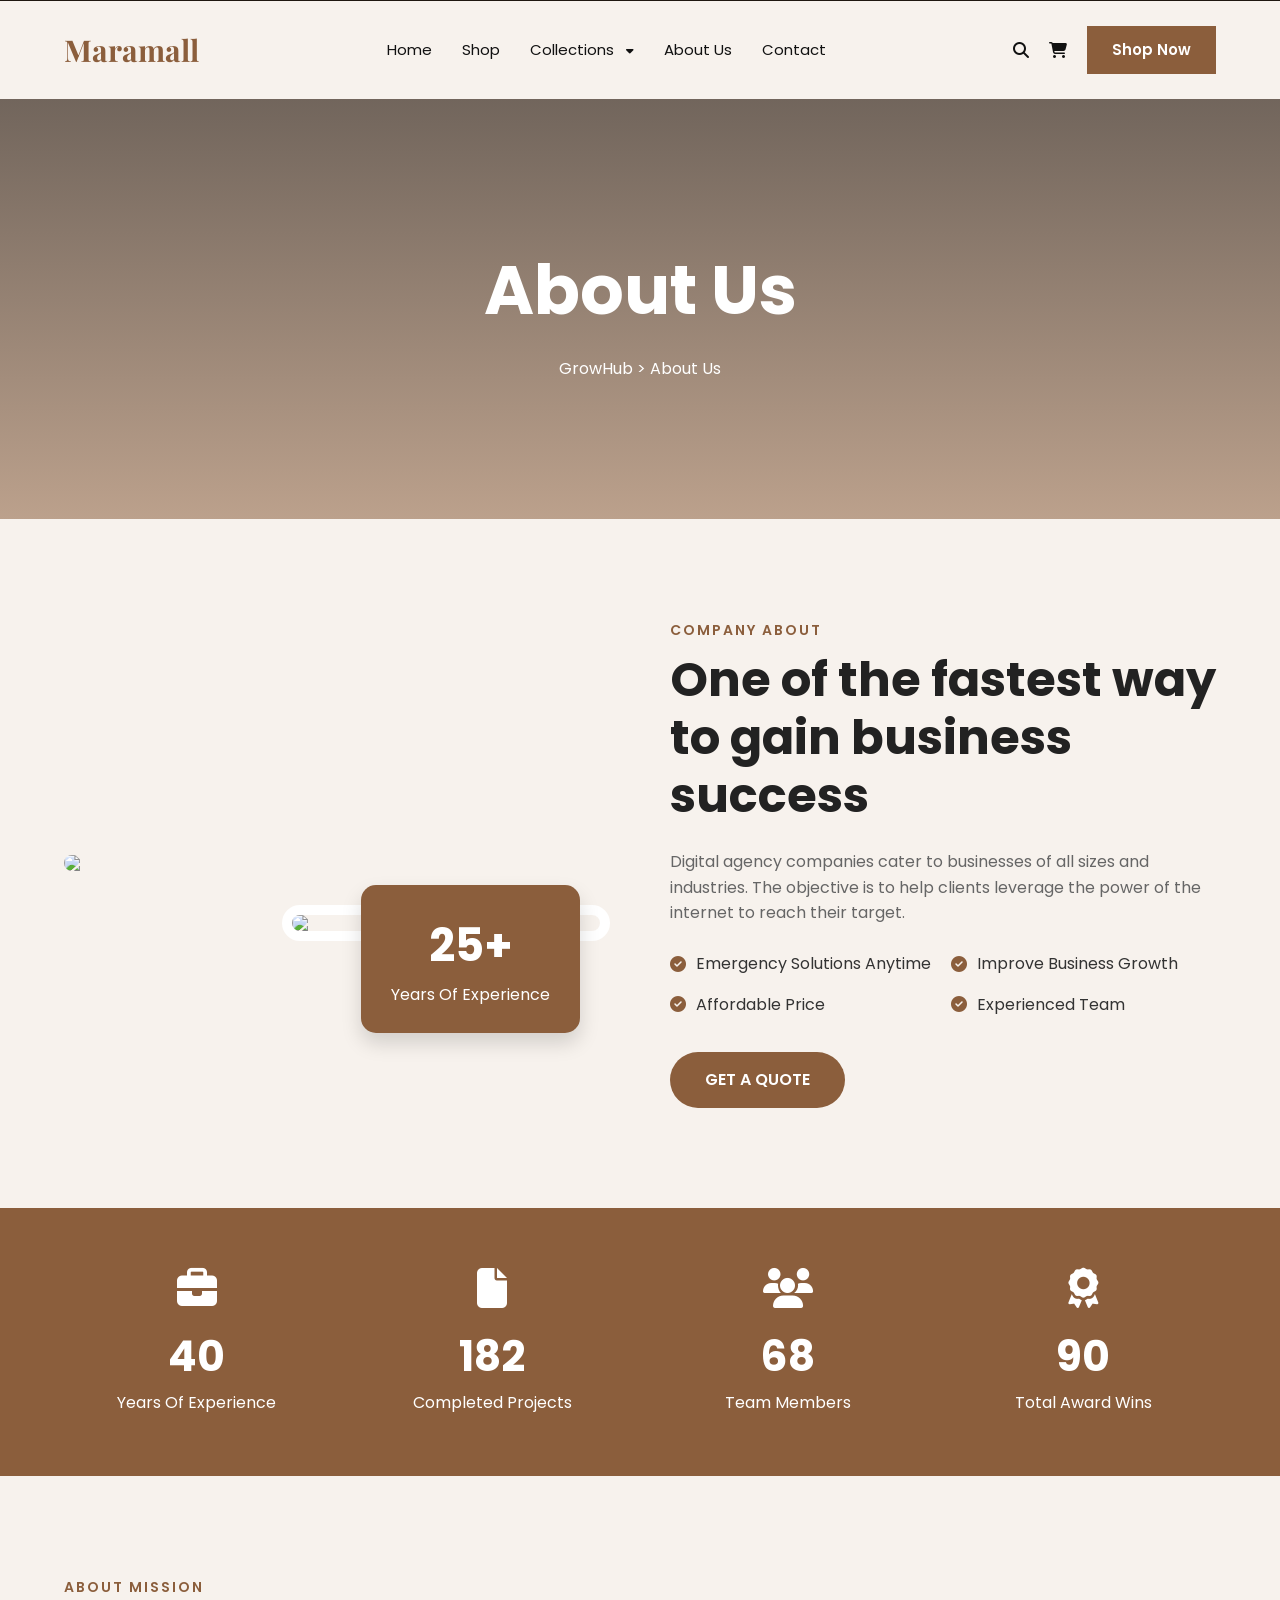
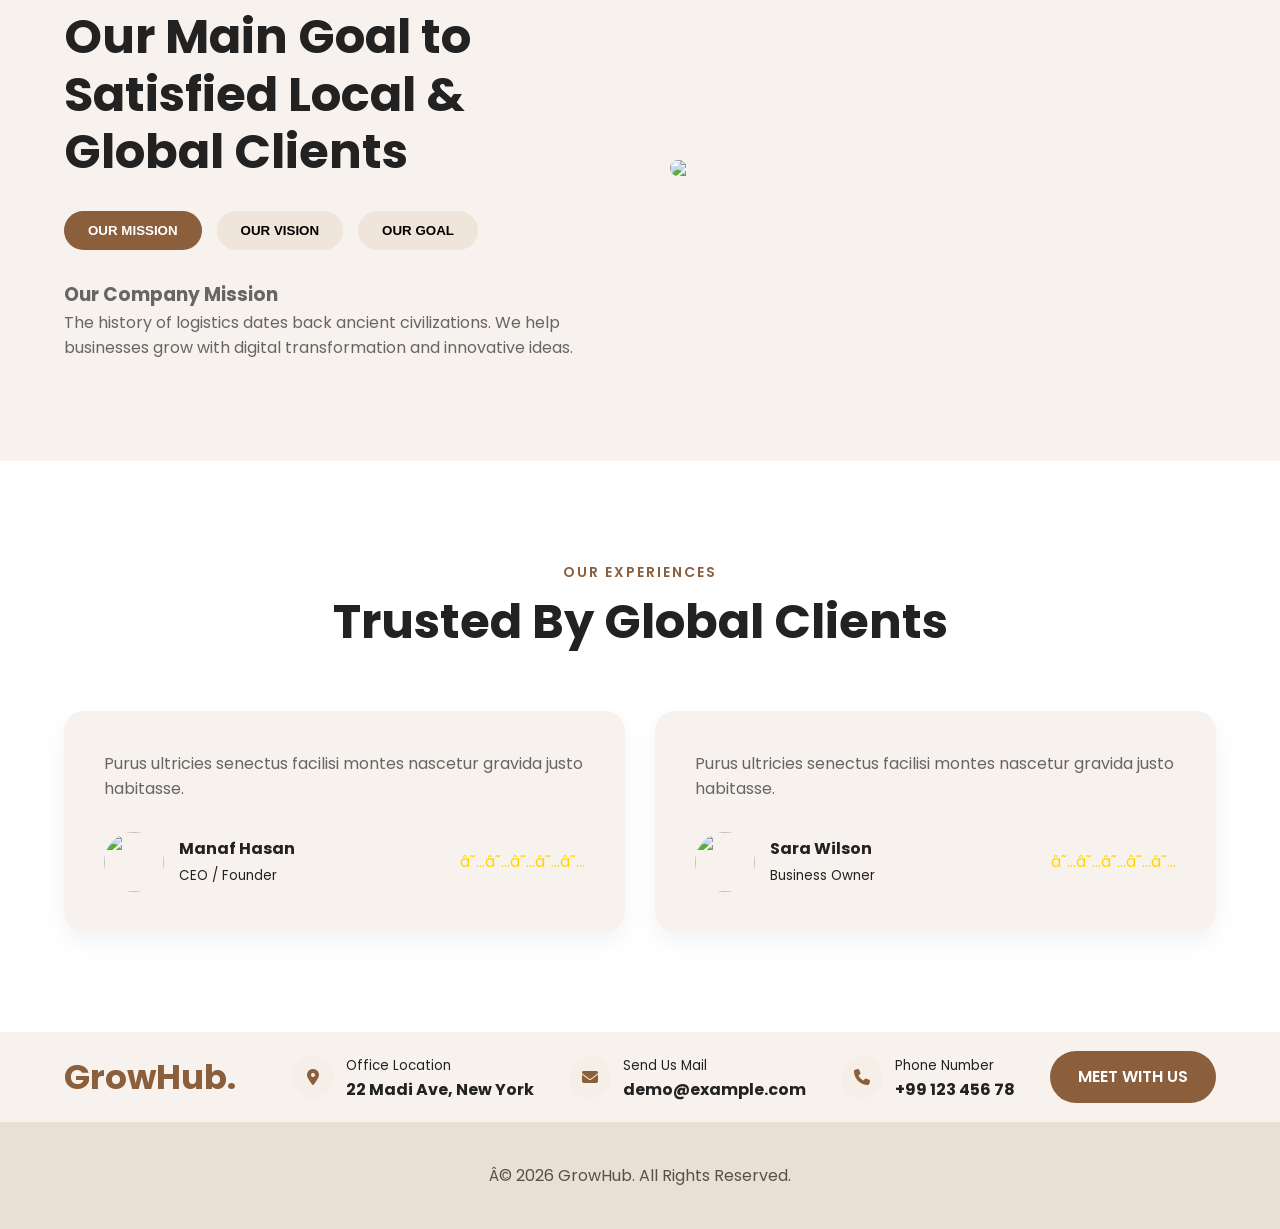
==== about.html @ 958ff359 "Initial commit" ====
﻿<!DOCTYPE html>
<html lang="en">
<head>
  <meta charset="UTF-8" />
  <meta name="viewport" content="width=device-width, initial-scale=1.0"/>
  <title>GrowHub About Us</title>

  <!-- Google Fonts -->
  <link href="https://fonts.googleapis.com/css2?family=Playfair+Display:wght@500;700&family=Poppins:wght@300;400;500;600;700&display=swap" rel="stylesheet">

  <!-- Font Awesome -->
  <link rel="stylesheet"
  href="https://cdnjs.cloudflare.com/ajax/libs/font-awesome/6.5.1/css/all.min.css"/>
  <link rel="stylesheet" href="css/about.css" />
</head>
<body>

  <!-- ================= HEADER ================= -->

 

  <!-- ================= NAVBAR ================= -->

  <header class="site-header">
    <nav class="navbar">
      <a class="logo" href="index.html">Maramall</a>

      <ul class="nav-links">
        <li><a href="index.html#home">Home</a></li>
        <li><a href="shop.html">Shop</a></li>
        <li class="dropdown">
          <button class="dropdown-toggle" aria-expanded="false">Collections <i class="fa-solid fa-caret-down"></i></button>
          <ul class="dropdown-menu" aria-label="Collections menu">
            <li><a href="lamp-buld.html" data-collection="Lamp">Lamp</a></li>
            <li><a href="collection.html" data-collection="Dining Chair">Dining Chair</a></li>
            <li><a href="collection.html" data-collection="Accessories Item">Accessories Item</a></li>
          </ul>
        </li>
        <li><a href="about.html">About Us</a></li>
        <li><a href="contact.html">Contact</a></li>
      </ul>

      <div class="nav-actions">
        <a href="#" aria-label="Search"><i class="fa-solid fa-magnifying-glass"></i></a>
        <a href="#" aria-label="Cart"><i class="fa-solid fa-cart-shopping"></i></a>
        <a class="shop-now-btn" href="shop.html">Shop Now</a>
      </div>
    </nav>
  </header>

  <!-- ================= HERO ================= -->

  <section class="hero">
    <div>
      <h1>About Us</h1>
      <p>GrowHub > About Us</p>
    </div>
  </section>

  <!-- ================= ABOUT ================= -->

  <section class="about">

    <div class="container about-wrapper">

      <div class="image-group">

        <img class="img1"
        src="https://images.unsplash.com/photo-1556157382-97eda2d62296?q=80&w=700&auto=format&fit=crop">

        <img class="img2"
        src="https://images.unsplash.com/photo-1573496359142-b8d87734a5a2?q=80&w=700&auto=format&fit=crop">

        <div class="experience">
          <h2>25+</h2>
          <p>Years Of Experience</p>
        </div>

      </div>

      <div>

        <p class="section-subtitle">COMPANY ABOUT</p>

        <h2 class="section-title">
          One of the fastest way to gain business success
        </h2>

        <p class="about-text">
          Digital agency companies cater to businesses of all sizes and industries.
          The objective is to help clients leverage the power of the internet to
          reach their target.
        </p>

        <div class="features">

          <div class="feature">
            <i class="fa-solid fa-circle-check"></i>
            Emergency Solutions Anytime
          </div>

          <div class="feature">
            <i class="fa-solid fa-circle-check"></i>
            Improve Business Growth
          </div>

          <div class="feature">
            <i class="fa-solid fa-circle-check"></i>
            Affordable Price
          </div>

          <div class="feature">
            <i class="fa-solid fa-circle-check"></i>
            Experienced Team
          </div>

        </div>

        <a href="#" class="btn">GET A QUOTE</a>

      </div>

    </div>

  </section>

  <!-- ================= COUNTERS ================= -->

  <section class="counter-section">

    <div class="container counter-grid">

      <div class="counter-box">
        <i class="fa-solid fa-briefcase"></i>
        <h2 class="counter" data-target="40">0</h2>
        <p>Years Of Experience</p>
      </div>

      <div class="counter-box">
        <i class="fa-solid fa-file"></i>
        <h2 class="counter" data-target="200">0</h2>
        <p>Completed Projects</p>
      </div>

      <div class="counter-box">
        <i class="fa-solid fa-users"></i>
        <h2 class="counter" data-target="68">0</h2>
        <p>Team Members</p>
      </div>

      <div class="counter-box">
        <i class="fa-solid fa-award"></i>
        <h2 class="counter" data-target="99">0</h2>
        <p>Total Award Wins</p>
      </div>

    </div>

  </section>

  <!-- ================= MISSION ================= -->

  <section class="mission">

    <div class="container mission-wrapper">

      <div>

        <p class="section-subtitle">ABOUT MISSION</p>

        <h2 class="section-title">
          Our Main Goal to Satisfied Local & Global Clients
        </h2>

        <div class="tabs">
          <button class="tab-btn active" onclick="showTab('mission', this)">OUR MISSION</button>
          <button class="tab-btn" onclick="showTab('vision', this)">OUR VISION</button>
          <button class="tab-btn" onclick="showTab('goal', this)">OUR GOAL</button>
        </div>

        <div class="tab-content" id="tabContent">

          <h3>Our Company Mission</h3>

          <p>
            The history of logistics dates back ancient civilizations.
            We help businesses grow with digital transformation and innovative ideas.
          </p>

        </div>

      </div>

      <div>

        <img
        src="https://images.unsplash.com/photo-1522202176988-66273c2fd55f?q=80&w=1000&auto=format&fit=crop">

      </div>

    </div>

  </section>

  <!-- ================= TESTIMONIALS ================= -->

  <section class="testimonials">

    <div class="container">

      <div class="center">

        <p class="section-subtitle">OUR EXPERIENCES</p>

        <h2 class="section-title">
          Trusted By Global Clients
        </h2>

      </div>

      <div class="testimonial-grid">

        <div class="testimonial-card">

          <p>
            Purus ultricies senectus facilisi montes nascetur gravida justo habitasse.
          </p>

          <div class="client">

            <div class="client-info">

              <img src="https://randomuser.me/api/portraits/men/32.jpg">

              <div>
                <h4>Manaf Hasan</h4>
                <small>CEO / Founder</small>
              </div>

            </div>

            <div class="stars">
              â˜…â˜…â˜…â˜…â˜…
            </div>

          </div>

        </div>

        <div class="testimonial-card">

          <p>
            Purus ultricies senectus facilisi montes nascetur gravida justo habitasse.
          </p>

          <div class="client">

            <div class="client-info">

              <img src="https://randomuser.me/api/portraits/women/44.jpg">

              <div>
                <h4>Sara Wilson</h4>
                <small>Business Owner</small>
              </div>

            </div>

            <div class="stars">
              â˜…â˜…â˜…â˜…â˜…
            </div>

          </div>

        </div>

      </div>

    </div>

  </section>

  <!-- ================= FOOTER ================= -->
 <header class="top-header">

    <div class="container top-wrapper">

      <div class="logo">GrowHub.</div>

      <div class="header-info">

        <div class="info-box">
          <i class="fa-solid fa-location-dot"></i>
          <div>
            <small>Office Location</small>
            <h4>22 Madi Ave, New York</h4>
          </div>
        </div>

        <div class="info-box">
          <i class="fa-solid fa-envelope"></i>
          <div>
            <small>Send Us Mail</small>
            <h4>demo@example.com</h4>
          </div>
        </div>

        <div class="info-box">
          <i class="fa-solid fa-phone"></i>
          <div>
            <small>Phone Number</small>
            <h4>+99 123 456 78</h4>
          </div>
        </div>

        <a href="#" class="meet-btn">MEET WITH US</a>

      </div>

    </div>

  </header>
  <footer>
    <p>Â© 2026 GrowHub. All Rights Reserved.</p>
  </footer>

  <!-- ================= JAVASCRIPT ================= -->
  <script src="js/common.js"></script>
  <script src="js/about.js"></script>

</body>
</html>
---- css/about.css ----
﻿*{
      margin:0;
      padding:0;
      box-sizing:border-box;
    }

    body{
      font-family:'Poppins',sans-serif;
      color:#222;
      background:#f7f2ed;
      line-height:1.6;
    }

    img{
      width:100%;
      display:block;
    }

    .container{
      width:90%;
      max-width:1200px;
      margin:auto;
    }

    a{
      text-decoration:none;
      color:inherit;
    }

    ul{
      list-style:none;
    }

    /* =======================
       TOP HEADER
    ======================= */

    .top-header{
      background:#f7f2ed;
      border-bottom:1px solid #e9dfd5;
      padding:18px 0;
    }

    .top-wrapper{
      display:flex;
      justify-content:space-between;
      align-items:center;
      flex-wrap:wrap;
      gap:20px;
    }

    .logo{
      font-size:34px;
      font-weight:700;
      color:#8b5e3c;
    }

    .header-info{
      display:flex;
      gap:35px;
      align-items:center;
      flex-wrap:wrap;
    }

    .info-box{
      display:flex;
      gap:12px;
      align-items:center;
    }

    .info-box i{
      width:42px;
      height:42px;
      border-radius:50%;
      background:#f5efe8;
      color:#8b5e3c;
      display:flex;
      justify-content:center;
      align-items:center;
    }

    .meet-btn{
      background:#8b5e3c;
      color:#fff;
      padding:13px 28px;
      border-radius:40px;
      font-weight:600;
      transition:.3s;
    }

    .meet-btn:hover{
      background:#70482b;
    }

    /* =======================
       NAVBAR
    ======================= */

    nav{
      background:#f7f2ed;
      padding:18px 0;
      position:sticky;
      top:0;
      z-index:999;
      box-shadow:0 2px 10px rgba(50,35,24,0.06);
    }

    .nav-wrapper{
      display:flex;
      justify-content:space-between;
      align-items:center;
    }

    .menu{
      display:flex;
      gap:28px;
      align-items:center;
    }

    .menu li{
      font-size:15px;
      font-weight:500;
      cursor:pointer;
      transition:.3s;
    }

    .menu li:hover{
      color:#8b5e3c;
    }

    .search-box{
      display:flex;
      align-items:center;
      border:1px solid #d9c9ba;
      padding:10px 15px;
      border-radius:30px;
      gap:10px;
    }

    .search-box input{
      border:none;
      outline:none;
    }

    .site-header{
      border-top:1px solid #1f1710;
    }

    .site-header .navbar{
      width:90%;
      margin:auto;
      padding:25px 0;
      display:flex;
      justify-content:space-between;
      align-items:center;
      background:transparent;
      box-shadow:none;
      position:static;
      top:auto;
      z-index:auto;
    }

    .site-header .logo{
      color:#8b5e3c;
      font-family:'Playfair Display', serif;
      font-size:30px;
      font-weight:700;
      text-decoration:none;
      white-space:nowrap;
    }

    .site-header .nav-links{
      display:flex;
      gap:30px;
      list-style:none;
      align-items:center;
      justify-content:center;
    }

    .site-header .nav-links a{
      color:#111;
      text-decoration:none;
      font-size:15px;
      font-weight:400;
      transition:color 0.2s ease;
    }

    .site-header .nav-links a:hover{
      color:#8b5e3c;
    }

    .dropdown{
      position:relative;
    }

    .dropdown-toggle{
      background:transparent;
      border:none;
      color:#111;
      cursor:pointer;
      font-family:'Poppins', sans-serif;
      font-size:15px;
      font-weight:400;
    }

    .dropdown-toggle:hover{
      color:#8b5e3c;
    }

    .dropdown-toggle i{
      margin-left:8px;
      font-size:12px;
    }

    .dropdown-menu{
      position:absolute;
      top:calc(100% + 8px);
      left:0;
      background:white;
      list-style:none;
      padding:8px 0;
      min-width:140px;
      box-shadow:0 6px 18px rgba(0,0,0,0.12);
      border-radius:6px;
      display:none;
      z-index:50;
    }

    .dropdown.open .dropdown-menu{
      display:block;
    }

    .dropdown-menu a{
      display:block;
      padding:10px 16px;
      color:#333;
      text-decoration:none;
    }

    .dropdown-menu a:hover{
      background:#f5efe8;
    }

    .nav-actions{
      display:flex;
      align-items:center;
      gap:20px;
    }

    .nav-actions a{
      display:inline-flex;
      align-items:center;
      justify-content:center;
      color:#111;
      text-decoration:none;
    }

    .shop-now-btn{
      padding:12px 25px;
      background:#8b5e3c;
      color:white !important;
      font-size:15px;
      font-weight:600;
    }

    /* =======================
       HERO
    ======================= */

    .hero{
      height:420px;
      background:
      linear-gradient(rgba(62, 47, 36, 0.72),rgba(139, 94, 60, 0.55)),
      url('https://i.pinimg.com/736x/c7/4e/58/c74e583cd3ef68ba6d402715d5e12828.jpg') center/cover;
      display:flex;
      align-items:center;
      justify-content:center;
      text-align:center;
      color:#fff;
    }

    .hero h1{
      font-size:68px;
      margin-bottom:10px;
    }

    /* =======================
       ABOUT SECTION
    ======================= */

    .about{
      padding:100px 0;
    }

    .about-wrapper{
      display:grid;
      grid-template-columns:1fr 1fr;
      gap:60px;
      align-items:center;
    }

    .image-group{
      position:relative;
    }

    .img1{
      border-radius:20px;
      width:75%;
    }

    .img2{
      width:60%;
      border-radius:20px;
      position:absolute;
      bottom:-70px;
      right:0;
      border:10px solid #fff;
    }

    .experience{
      position:absolute;
      top:30px;
      right:30px;
      background:#8b5e3c;
      color:#fff;
      padding:25px 30px;
      border-radius:15px;
      text-align:center;
      box-shadow:0 10px 20px rgba(0,0,0,.15);
    }

    .experience h2{
      font-size:45px;
    }

    .section-subtitle{
      color:#8b5e3c;
      font-size:14px;
      font-weight:600;
      letter-spacing:2px;
      margin-bottom:10px;
    }

    .section-title{
      font-size:48px;
      margin-bottom:25px;
      line-height:1.2;
    }

    .about-text{
      color:#666;
      margin-bottom:25px;
    }

    .features{
      display:grid;
      grid-template-columns:1fr 1fr;
      gap:15px;
      margin-bottom:35px;
    }

    .feature{
      display:flex;
      align-items:center;
      gap:10px;
      color:#333;
    }

    .feature i{
      color:#8b5e3c;
    }

    .btn{
      display:inline-block;
      background:#8b5e3c;
      color:#fff;
      padding:15px 35px;
      border-radius:40px;
      transition:.3s;
      font-weight:600;
    }

    .btn:hover{
      background:#70482b;
    }

    /* =======================
       COUNTER SECTION
    ======================= */

    .counter-section{
      background:#8b5e3c;
      color:#fff;
      padding:60px 0;
    }

    .counter-grid{
      display:grid;
      grid-template-columns:repeat(auto-fit,minmax(200px,1fr));
      gap:30px;
      text-align:center;
    }

    .counter-box i{
      font-size:40px;
      margin-bottom:15px;
    }

    .counter-box h2{
      font-size:42px;
    }

    /* =======================
       MISSION SECTION
    ======================= */

    .mission{
      padding:100px 0;
    }

    .mission-wrapper{
      display:grid;
      grid-template-columns:1fr 1fr;
      gap:60px;
      align-items:center;
    }

    .tabs{
      display:flex;
      gap:15px;
      margin:30px 0;
      flex-wrap:wrap;
    }

    .tab-btn{
      padding:12px 24px;
      border:none;
      border-radius:30px;
      background:#efe5da;
      cursor:pointer;
      font-weight:600;
      transition:.3s;
    }

    .tab-btn.active{
      background:#8b5e3c;
      color:#fff;
    }

    .tab-content{
      color:#666;
    }

    .mission img{
      border-radius:20px;
    }

    /* =======================
       TESTIMONIALS
    ======================= */

    .testimonials{
      background:#fff;
      padding:100px 0;
    }

    .center{
      text-align:center;
      margin-bottom:60px;
    }

    .testimonial-grid{
      display:grid;
      grid-template-columns:1fr 1fr;
      gap:30px;
    }

    .testimonial-card{
      background:#f7f2ed;
      padding:40px;
      border-radius:20px;
      box-shadow:0 10px 25px rgba(0,0,0,.05);
    }

    .testimonial-card p{
      color:#666;
      margin-bottom:30px;
    }

    .client{
      display:flex;
      justify-content:space-between;
      align-items:center;
    }

    .client-info{
      display:flex;
      gap:15px;
      align-items:center;
    }

    .client-info img{
      width:60px;
      height:60px;
      border-radius:50%;
      object-fit:cover;
    }

    .stars{
      color:gold;
    }

    /* =======================
       FOOTER
    ======================= */

    footer{
      background:#e9dfd5;
      color:#5a5048;
      padding:40px 0;
      text-align:center;
    }

    /* =======================
       RESPONSIVE
    ======================= */

    @media(max-width:900px){

      .about-wrapper,
      .mission-wrapper,
      .testimonial-grid{
        grid-template-columns:1fr;
      }

      .hero h1{
        font-size:48px;
      }

      .menu{
        display:none;
      }

      .site-header .navbar{
        flex-direction:column;
        gap:20px;
      }

      .site-header .nav-links{
        flex-wrap:wrap;
        justify-content:center;
      }

      .header-info{
        justify-content:center;
      }

      .img1{
        width:100%;
      }

      .img2{
        display:none;
      }

      .experience{
        position:relative;
        top:20px;
        right:0;
        width:220px;
      }

      .section-title{
        font-size:36px;
      }
    }
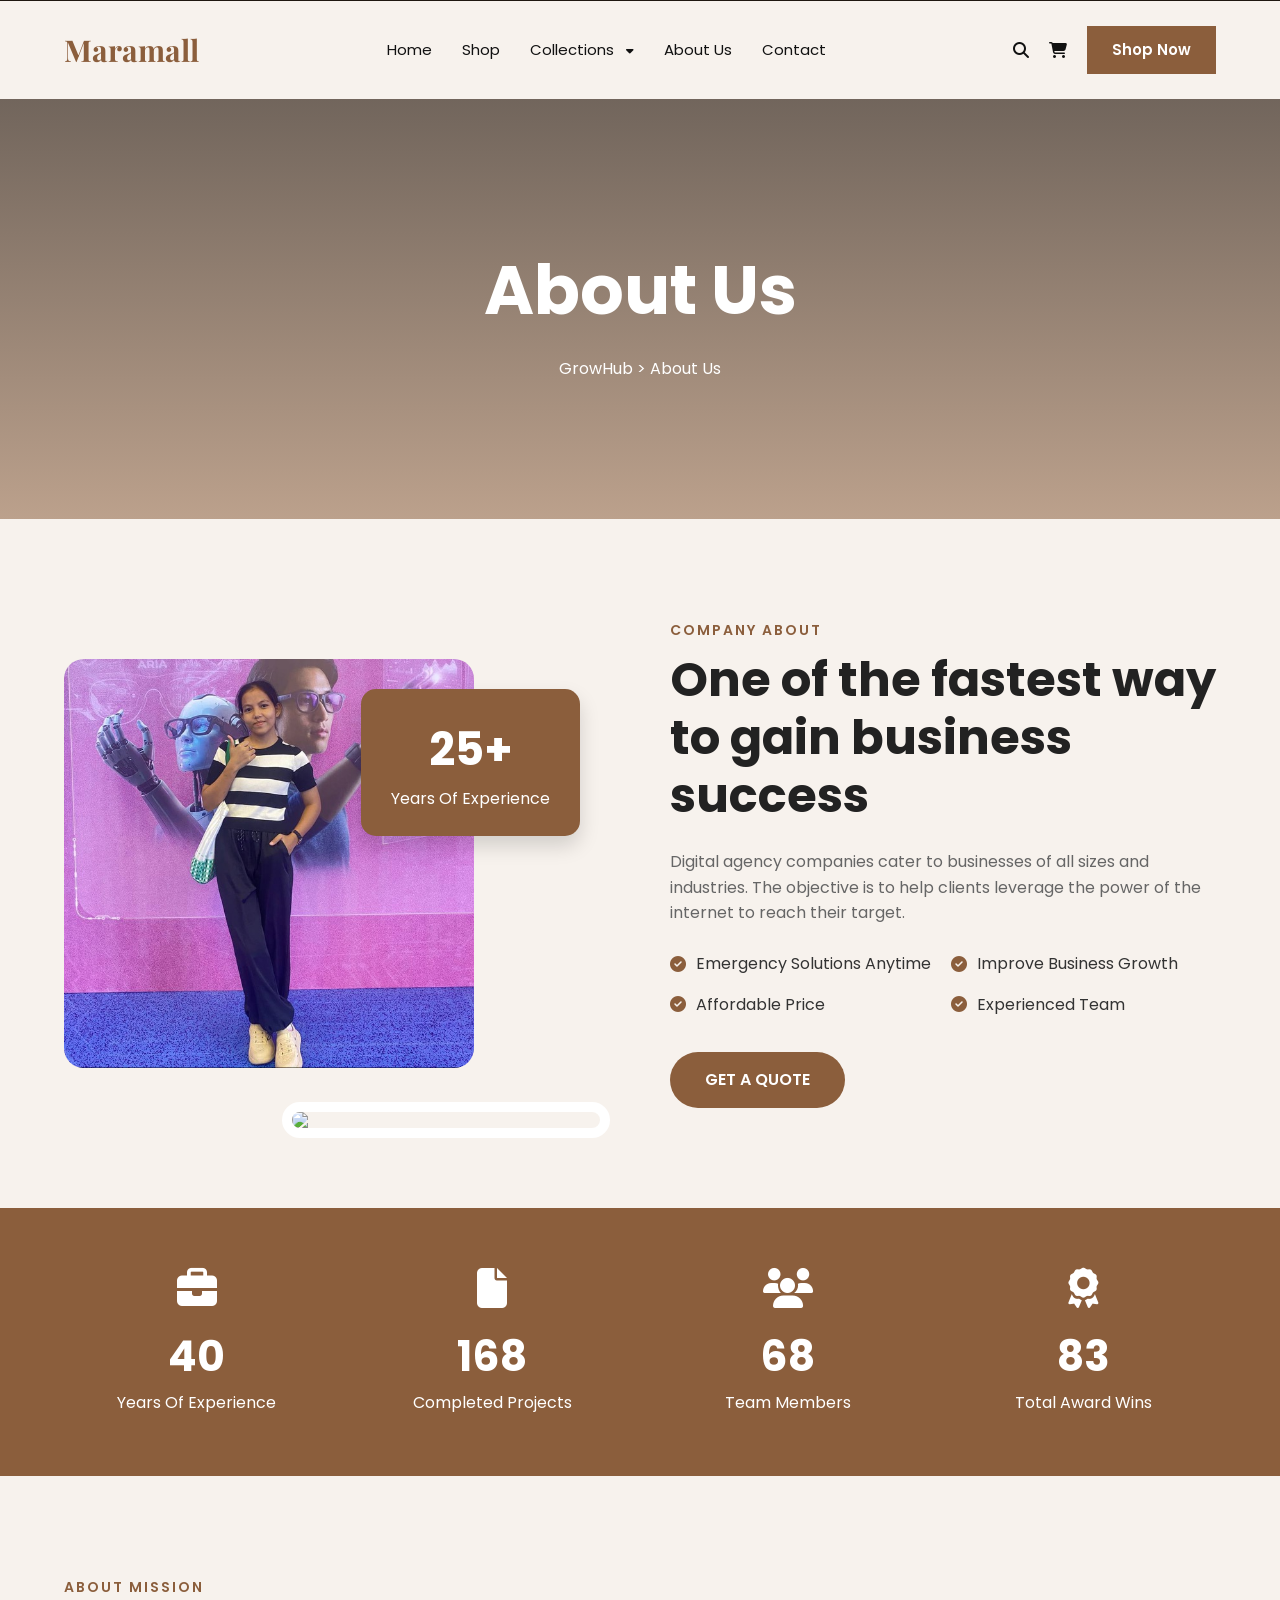
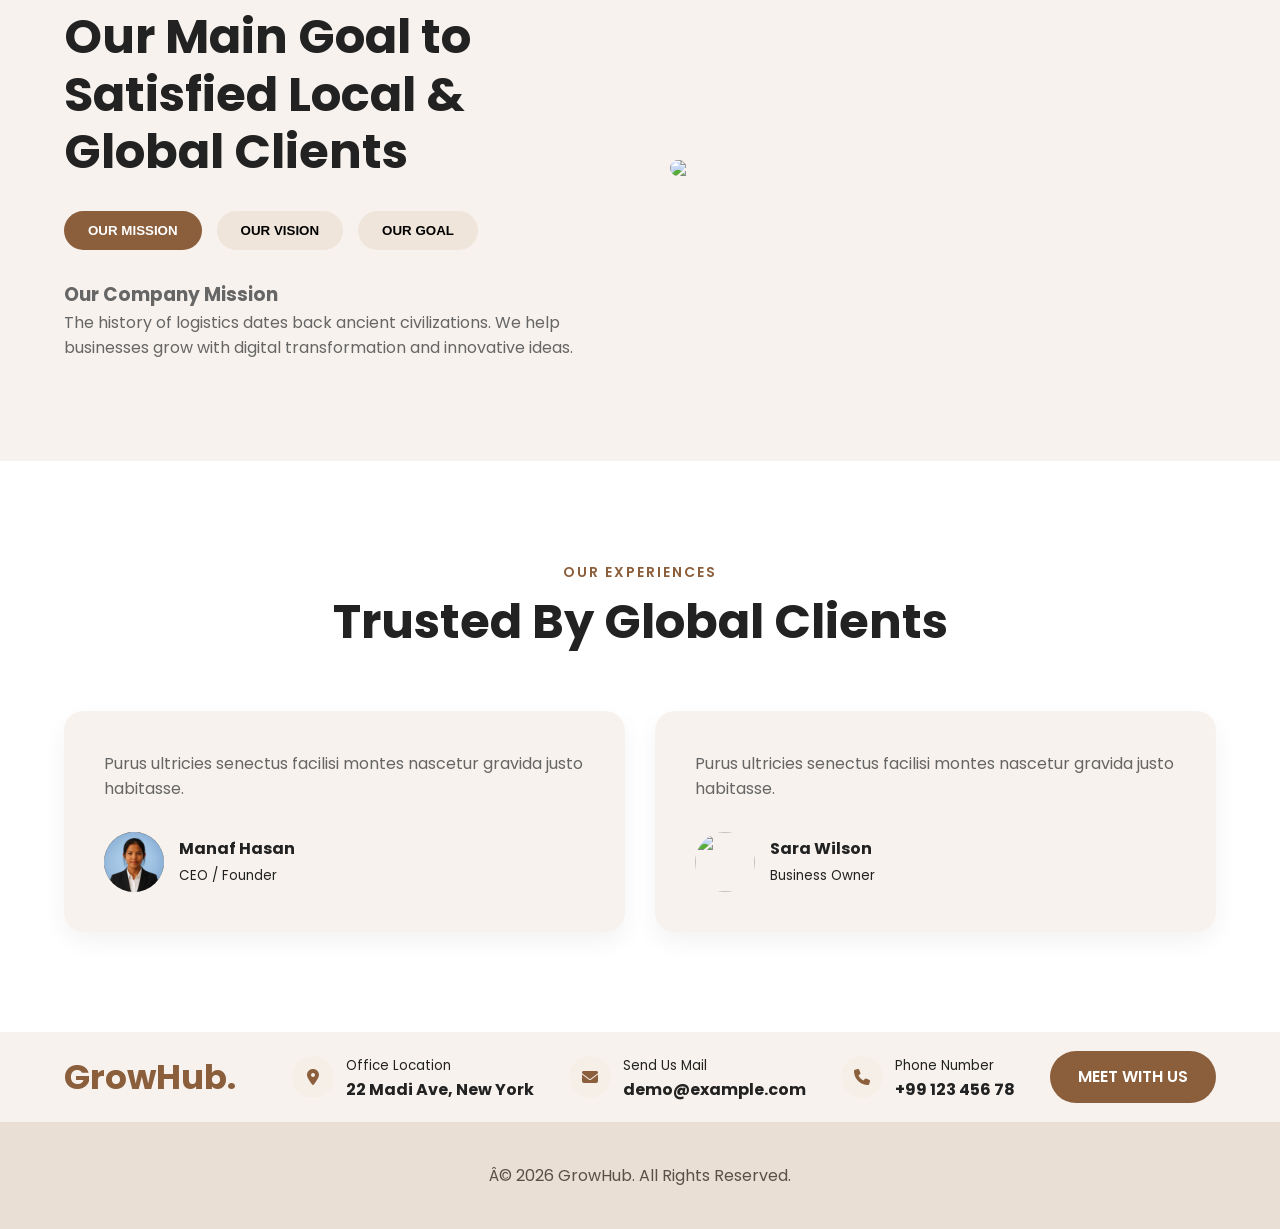
==== commit f47b8914: "update style" ====
--- a/about.html
+++ b/about.html
@@ -66,10 +66,10 @@
       <div class="image-group">
 
         <img class="img1"
-        src="https://images.unsplash.com/photo-1556157382-97eda2d62296?q=80&w=700&auto=format&fit=crop">
+        src="./img/image.png">
 
         <img class="img2"
-        src="https://images.unsplash.com/photo-1573496359142-b8d87734a5a2?q=80&w=700&auto=format&fit=crop">
+        src="./img/image copy.png">
 
         <div class="experience">
           <h2>25+</h2>
@@ -230,7 +230,7 @@
 
             <div class="client-info">
 
-              <img src="https://randomuser.me/api/portraits/men/32.jpg">
+              <img src="./img/image copy 2.png">
 
               <div>
                 <h4>Manaf Hasan</h4>
@@ -240,7 +240,7 @@
             </div>
 
             <div class="stars">
-              â˜…â˜…â˜…â˜…â˜…
+             
             </div>
 
           </div>
@@ -267,7 +267,7 @@
             </div>
 
             <div class="stars">
-              â˜…â˜…â˜…â˜…â˜…
+           
             </div>
 
           </div>
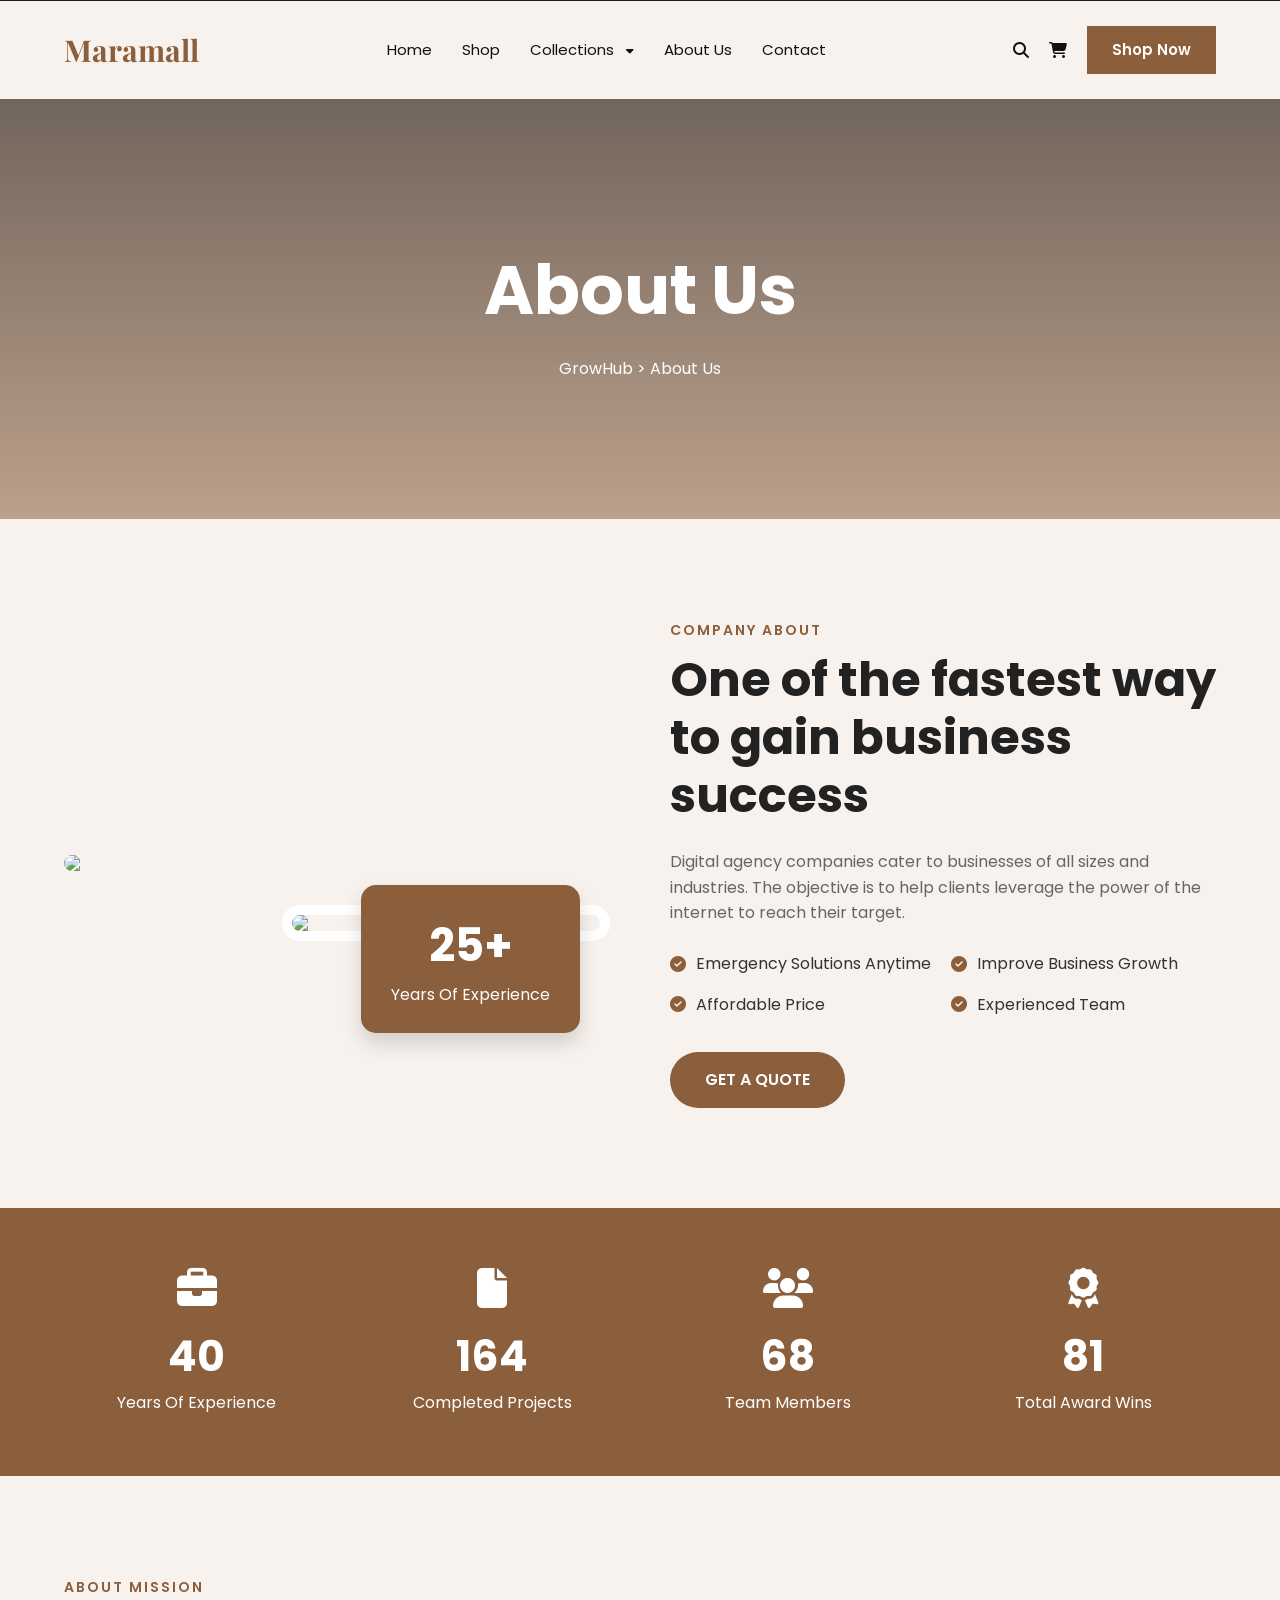
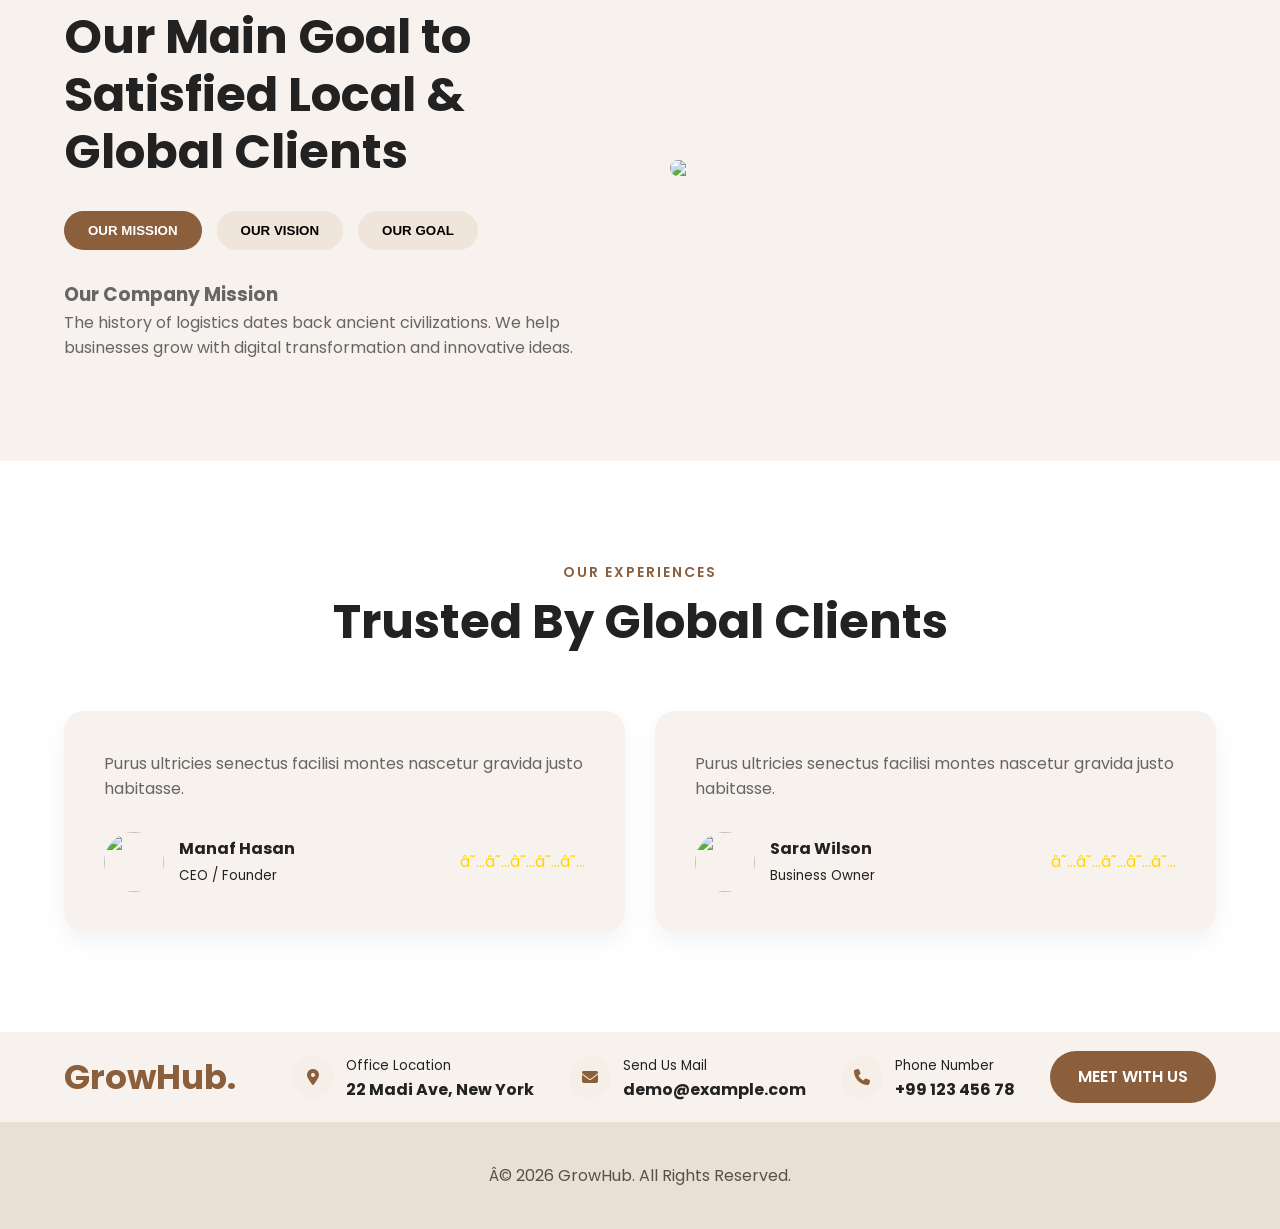
==== commit 15b628a2: "Add files via upload" ====
--- a/about.html
+++ b/about.html
@@ -1,334 +1,334 @@
-﻿<!DOCTYPE html>
-<html lang="en">
-<head>
-  <meta charset="UTF-8" />
-  <meta name="viewport" content="width=device-width, initial-scale=1.0"/>
-  <title>GrowHub About Us</title>
-
-  <!-- Google Fonts -->
-  <link href="https://fonts.googleapis.com/css2?family=Playfair+Display:wght@500;700&family=Poppins:wght@300;400;500;600;700&display=swap" rel="stylesheet">
-
-  <!-- Font Awesome -->
-  <link rel="stylesheet"
-  href="https://cdnjs.cloudflare.com/ajax/libs/font-awesome/6.5.1/css/all.min.css"/>
-  <link rel="stylesheet" href="css/about.css" />
-</head>
-<body>
-
-  <!-- ================= HEADER ================= -->
-
- 
-
-  <!-- ================= NAVBAR ================= -->
-
-  <header class="site-header">
-    <nav class="navbar">
+﻿<!DOCTYPE html>
+<html lang="en">
+<head>
+  <meta charset="UTF-8" />
+  <meta name="viewport" content="width=device-width, initial-scale=1.0"/>
+  <title>GrowHub About Us</title>
+
+  <!-- Google Fonts -->
+  <link href="https://fonts.googleapis.com/css2?family=Playfair+Display:wght@500;700&family=Poppins:wght@300;400;500;600;700&display=swap" rel="stylesheet">
+
+  <!-- Font Awesome -->
+  <link rel="stylesheet"
+  href="https://cdnjs.cloudflare.com/ajax/libs/font-awesome/6.5.1/css/all.min.css"/>
+  <link rel="stylesheet" href="css/about.css" />
+</head>
+<body>
+
+  <!-- ================= HEADER ================= -->
+
+ 
+
+  <!-- ================= NAVBAR ================= -->
+
+  <header class="site-header">
+    <nav class="navbar">
       <a class="logo" href="index.html">Maramall</a>
-
-      <ul class="nav-links">
-        <li><a href="index.html#home">Home</a></li>
-        <li><a href="shop.html">Shop</a></li>
-        <li class="dropdown">
-          <button class="dropdown-toggle" aria-expanded="false">Collections <i class="fa-solid fa-caret-down"></i></button>
-          <ul class="dropdown-menu" aria-label="Collections menu">
+
+      <ul class="nav-links">
+        <li><a href="index.html#home">Home</a></li>
+        <li><a href="shop.html">Shop</a></li>
+        <li class="dropdown">
+          <button class="dropdown-toggle" aria-expanded="false">Collections <i class="fa-solid fa-caret-down"></i></button>
+          <ul class="dropdown-menu" aria-label="Collections menu">
             <li><a href="lamp-buld.html" data-collection="Lamp">Lamp</a></li>
             <li><a href="collection.html" data-collection="Dining Chair">Dining Chair</a></li>
             <li><a href="collection.html" data-collection="Accessories Item">Accessories Item</a></li>
-          </ul>
-        </li>
-        <li><a href="about.html">About Us</a></li>
-        <li><a href="contact.html">Contact</a></li>
-      </ul>
-
-      <div class="nav-actions">
-        <a href="#" aria-label="Search"><i class="fa-solid fa-magnifying-glass"></i></a>
-        <a href="#" aria-label="Cart"><i class="fa-solid fa-cart-shopping"></i></a>
-        <a class="shop-now-btn" href="shop.html">Shop Now</a>
-      </div>
-    </nav>
-  </header>
-
-  <!-- ================= HERO ================= -->
-
-  <section class="hero">
-    <div>
-      <h1>About Us</h1>
-      <p>GrowHub > About Us</p>
-    </div>
-  </section>
-
-  <!-- ================= ABOUT ================= -->
-
-  <section class="about">
-
-    <div class="container about-wrapper">
-
-      <div class="image-group">
-
-        <img class="img1"
-        src="./img/image.png">
-
-        <img class="img2"
-        src="./img/image copy.png">
-
-        <div class="experience">
-          <h2>25+</h2>
-          <p>Years Of Experience</p>
-        </div>
-
-      </div>
-
-      <div>
-
-        <p class="section-subtitle">COMPANY ABOUT</p>
-
-        <h2 class="section-title">
-          One of the fastest way to gain business success
-        </h2>
-
-        <p class="about-text">
-          Digital agency companies cater to businesses of all sizes and industries.
-          The objective is to help clients leverage the power of the internet to
-          reach their target.
-        </p>
-
-        <div class="features">
-
-          <div class="feature">
-            <i class="fa-solid fa-circle-check"></i>
-            Emergency Solutions Anytime
-          </div>
-
-          <div class="feature">
-            <i class="fa-solid fa-circle-check"></i>
-            Improve Business Growth
-          </div>
-
-          <div class="feature">
-            <i class="fa-solid fa-circle-check"></i>
-            Affordable Price
-          </div>
-
-          <div class="feature">
-            <i class="fa-solid fa-circle-check"></i>
-            Experienced Team
-          </div>
-
-        </div>
-
-        <a href="#" class="btn">GET A QUOTE</a>
-
-      </div>
-
-    </div>
-
-  </section>
-
-  <!-- ================= COUNTERS ================= -->
-
-  <section class="counter-section">
-
-    <div class="container counter-grid">
-
-      <div class="counter-box">
-        <i class="fa-solid fa-briefcase"></i>
-        <h2 class="counter" data-target="40">0</h2>
-        <p>Years Of Experience</p>
-      </div>
-
-      <div class="counter-box">
-        <i class="fa-solid fa-file"></i>
-        <h2 class="counter" data-target="200">0</h2>
-        <p>Completed Projects</p>
-      </div>
-
-      <div class="counter-box">
-        <i class="fa-solid fa-users"></i>
-        <h2 class="counter" data-target="68">0</h2>
-        <p>Team Members</p>
-      </div>
-
-      <div class="counter-box">
-        <i class="fa-solid fa-award"></i>
-        <h2 class="counter" data-target="99">0</h2>
-        <p>Total Award Wins</p>
-      </div>
-
-    </div>
-
-  </section>
-
-  <!-- ================= MISSION ================= -->
-
-  <section class="mission">
-
-    <div class="container mission-wrapper">
-
-      <div>
-
-        <p class="section-subtitle">ABOUT MISSION</p>
-
-        <h2 class="section-title">
-          Our Main Goal to Satisfied Local & Global Clients
-        </h2>
-
-        <div class="tabs">
+          </ul>
+        </li>
+        <li><a href="about.html">About Us</a></li>
+        <li><a href="contact.html">Contact</a></li>
+      </ul>
+
+      <div class="nav-actions">
+        <a href="#" aria-label="Search"><i class="fa-solid fa-magnifying-glass"></i></a>
+        <a href="#" aria-label="Cart"><i class="fa-solid fa-cart-shopping"></i></a>
+        <a class="shop-now-btn" href="shop.html">Shop Now</a>
+      </div>
+    </nav>
+  </header>
+
+  <!-- ================= HERO ================= -->
+
+  <section class="hero">
+    <div>
+      <h1>About Us</h1>
+      <p>GrowHub > About Us</p>
+    </div>
+  </section>
+
+  <!-- ================= ABOUT ================= -->
+
+  <section class="about">
+
+    <div class="container about-wrapper">
+
+      <div class="image-group">
+
+        <img class="img1"
+        src="https://images.unsplash.com/photo-1556157382-97eda2d62296?q=80&w=700&auto=format&fit=crop">
+
+        <img class="img2"
+        src="https://images.unsplash.com/photo-1573496359142-b8d87734a5a2?q=80&w=700&auto=format&fit=crop">
+
+        <div class="experience">
+          <h2>25+</h2>
+          <p>Years Of Experience</p>
+        </div>
+
+      </div>
+
+      <div>
+
+        <p class="section-subtitle">COMPANY ABOUT</p>
+
+        <h2 class="section-title">
+          One of the fastest way to gain business success
+        </h2>
+
+        <p class="about-text">
+          Digital agency companies cater to businesses of all sizes and industries.
+          The objective is to help clients leverage the power of the internet to
+          reach their target.
+        </p>
+
+        <div class="features">
+
+          <div class="feature">
+            <i class="fa-solid fa-circle-check"></i>
+            Emergency Solutions Anytime
+          </div>
+
+          <div class="feature">
+            <i class="fa-solid fa-circle-check"></i>
+            Improve Business Growth
+          </div>
+
+          <div class="feature">
+            <i class="fa-solid fa-circle-check"></i>
+            Affordable Price
+          </div>
+
+          <div class="feature">
+            <i class="fa-solid fa-circle-check"></i>
+            Experienced Team
+          </div>
+
+        </div>
+
+        <a href="#" class="btn">GET A QUOTE</a>
+
+      </div>
+
+    </div>
+
+  </section>
+
+  <!-- ================= COUNTERS ================= -->
+
+  <section class="counter-section">
+
+    <div class="container counter-grid">
+
+      <div class="counter-box">
+        <i class="fa-solid fa-briefcase"></i>
+        <h2 class="counter" data-target="40">0</h2>
+        <p>Years Of Experience</p>
+      </div>
+
+      <div class="counter-box">
+        <i class="fa-solid fa-file"></i>
+        <h2 class="counter" data-target="200">0</h2>
+        <p>Completed Projects</p>
+      </div>
+
+      <div class="counter-box">
+        <i class="fa-solid fa-users"></i>
+        <h2 class="counter" data-target="68">0</h2>
+        <p>Team Members</p>
+      </div>
+
+      <div class="counter-box">
+        <i class="fa-solid fa-award"></i>
+        <h2 class="counter" data-target="99">0</h2>
+        <p>Total Award Wins</p>
+      </div>
+
+    </div>
+
+  </section>
+
+  <!-- ================= MISSION ================= -->
+
+  <section class="mission">
+
+    <div class="container mission-wrapper">
+
+      <div>
+
+        <p class="section-subtitle">ABOUT MISSION</p>
+
+        <h2 class="section-title">
+          Our Main Goal to Satisfied Local & Global Clients
+        </h2>
+
+        <div class="tabs">
           <button class="tab-btn active" onclick="showTab('mission', this)">OUR MISSION</button>
           <button class="tab-btn" onclick="showTab('vision', this)">OUR VISION</button>
           <button class="tab-btn" onclick="showTab('goal', this)">OUR GOAL</button>
-        </div>
-
-        <div class="tab-content" id="tabContent">
-
-          <h3>Our Company Mission</h3>
-
-          <p>
-            The history of logistics dates back ancient civilizations.
-            We help businesses grow with digital transformation and innovative ideas.
-          </p>
-
-        </div>
-
-      </div>
-
-      <div>
-
-        <img
-        src="https://images.unsplash.com/photo-1522202176988-66273c2fd55f?q=80&w=1000&auto=format&fit=crop">
-
-      </div>
-
-    </div>
-
-  </section>
-
-  <!-- ================= TESTIMONIALS ================= -->
-
-  <section class="testimonials">
-
-    <div class="container">
-
-      <div class="center">
-
-        <p class="section-subtitle">OUR EXPERIENCES</p>
-
-        <h2 class="section-title">
-          Trusted By Global Clients
-        </h2>
-
-      </div>
-
-      <div class="testimonial-grid">
-
-        <div class="testimonial-card">
-
-          <p>
-            Purus ultricies senectus facilisi montes nascetur gravida justo habitasse.
-          </p>
-
-          <div class="client">
-
-            <div class="client-info">
-
-              <img src="./img/image copy 2.png">
-
-              <div>
-                <h4>Manaf Hasan</h4>
-                <small>CEO / Founder</small>
-              </div>
-
-            </div>
-
-            <div class="stars">
-             
-            </div>
-
-          </div>
-
-        </div>
-
-        <div class="testimonial-card">
-
-          <p>
-            Purus ultricies senectus facilisi montes nascetur gravida justo habitasse.
-          </p>
-
-          <div class="client">
-
-            <div class="client-info">
-
-              <img src="https://randomuser.me/api/portraits/women/44.jpg">
-
-              <div>
-                <h4>Sara Wilson</h4>
-                <small>Business Owner</small>
-              </div>
-
-            </div>
-
-            <div class="stars">
-           
-            </div>
-
-          </div>
-
-        </div>
-
-      </div>
-
-    </div>
-
-  </section>
-
-  <!-- ================= FOOTER ================= -->
- <header class="top-header">
-
-    <div class="container top-wrapper">
-
-      <div class="logo">GrowHub.</div>
-
-      <div class="header-info">
-
-        <div class="info-box">
-          <i class="fa-solid fa-location-dot"></i>
-          <div>
-            <small>Office Location</small>
-            <h4>22 Madi Ave, New York</h4>
-          </div>
-        </div>
-
-        <div class="info-box">
-          <i class="fa-solid fa-envelope"></i>
-          <div>
-            <small>Send Us Mail</small>
-            <h4>demo@example.com</h4>
-          </div>
-        </div>
-
-        <div class="info-box">
-          <i class="fa-solid fa-phone"></i>
-          <div>
-            <small>Phone Number</small>
-            <h4>+99 123 456 78</h4>
-          </div>
-        </div>
-
-        <a href="#" class="meet-btn">MEET WITH US</a>
-
-      </div>
-
-    </div>
-
-  </header>
-  <footer>
-    <p>Â© 2026 GrowHub. All Rights Reserved.</p>
-  </footer>
-
-  <!-- ================= JAVASCRIPT ================= -->
-  <script src="js/common.js"></script>
-  <script src="js/about.js"></script>
-
-</body>
-</html>
-
-
+        </div>
+
+        <div class="tab-content" id="tabContent">
+
+          <h3>Our Company Mission</h3>
+
+          <p>
+            The history of logistics dates back ancient civilizations.
+            We help businesses grow with digital transformation and innovative ideas.
+          </p>
+
+        </div>
+
+      </div>
+
+      <div>
+
+        <img
+        src="https://images.unsplash.com/photo-1522202176988-66273c2fd55f?q=80&w=1000&auto=format&fit=crop">
+
+      </div>
+
+    </div>
+
+  </section>
+
+  <!-- ================= TESTIMONIALS ================= -->
+
+  <section class="testimonials">
+
+    <div class="container">
+
+      <div class="center">
+
+        <p class="section-subtitle">OUR EXPERIENCES</p>
+
+        <h2 class="section-title">
+          Trusted By Global Clients
+        </h2>
+
+      </div>
+
+      <div class="testimonial-grid">
+
+        <div class="testimonial-card">
+
+          <p>
+            Purus ultricies senectus facilisi montes nascetur gravida justo habitasse.
+          </p>
+
+          <div class="client">
+
+            <div class="client-info">
+
+              <img src="https://randomuser.me/api/portraits/men/32.jpg">
+
+              <div>
+                <h4>Manaf Hasan</h4>
+                <small>CEO / Founder</small>
+              </div>
+
+            </div>
+
+            <div class="stars">
+              â˜…â˜…â˜…â˜…â˜…
+            </div>
+
+          </div>
+
+        </div>
+
+        <div class="testimonial-card">
+
+          <p>
+            Purus ultricies senectus facilisi montes nascetur gravida justo habitasse.
+          </p>
+
+          <div class="client">
+
+            <div class="client-info">
+
+              <img src="https://randomuser.me/api/portraits/women/44.jpg">
+
+              <div>
+                <h4>Sara Wilson</h4>
+                <small>Business Owner</small>
+              </div>
+
+            </div>
+
+            <div class="stars">
+              â˜…â˜…â˜…â˜…â˜…
+            </div>
+
+          </div>
+
+        </div>
+
+      </div>
+
+    </div>
+
+  </section>
+
+  <!-- ================= FOOTER ================= -->
+ <header class="top-header">
+
+    <div class="container top-wrapper">
+
+      <div class="logo">GrowHub.</div>
+
+      <div class="header-info">
+
+        <div class="info-box">
+          <i class="fa-solid fa-location-dot"></i>
+          <div>
+            <small>Office Location</small>
+            <h4>22 Madi Ave, New York</h4>
+          </div>
+        </div>
+
+        <div class="info-box">
+          <i class="fa-solid fa-envelope"></i>
+          <div>
+            <small>Send Us Mail</small>
+            <h4>demo@example.com</h4>
+          </div>
+        </div>
+
+        <div class="info-box">
+          <i class="fa-solid fa-phone"></i>
+          <div>
+            <small>Phone Number</small>
+            <h4>+99 123 456 78</h4>
+          </div>
+        </div>
+
+        <a href="#" class="meet-btn">MEET WITH US</a>
+
+      </div>
+
+    </div>
+
+  </header>
+  <footer>
+    <p>Â© 2026 GrowHub. All Rights Reserved.</p>
+  </footer>
+
+  <!-- ================= JAVASCRIPT ================= -->
+  <script src="js/common.js"></script>
+  <script src="js/about.js"></script>
+
+</body>
+</html>
+
+
--- a/css/about.css
+++ b/css/about.css
@@ -1,578 +1,578 @@
-﻿*{
-      margin:0;
-      padding:0;
-      box-sizing:border-box;
-    }
-
-    body{
-      font-family:'Poppins',sans-serif;
-      color:#222;
-      background:#f7f2ed;
-      line-height:1.6;
-    }
-
-    img{
-      width:100%;
-      display:block;
-    }
-
-    .container{
-      width:90%;
-      max-width:1200px;
-      margin:auto;
-    }
-
-    a{
-      text-decoration:none;
-      color:inherit;
-    }
-
-    ul{
-      list-style:none;
-    }
-
-    /* =======================
-       TOP HEADER
-    ======================= */
-
-    .top-header{
-      background:#f7f2ed;
+﻿*{
+      margin:0;
+      padding:0;
+      box-sizing:border-box;
+    }
+
+    body{
+      font-family:'Poppins',sans-serif;
+      color:#222;
+      background:#f7f2ed;
+      line-height:1.6;
+    }
+
+    img{
+      width:100%;
+      display:block;
+    }
+
+    .container{
+      width:90%;
+      max-width:1200px;
+      margin:auto;
+    }
+
+    a{
+      text-decoration:none;
+      color:inherit;
+    }
+
+    ul{
+      list-style:none;
+    }
+
+    /* =======================
+       TOP HEADER
+    ======================= */
+
+    .top-header{
+      background:#f7f2ed;
       border-bottom:1px solid #e9dfd5;
-      padding:18px 0;
-    }
-
-    .top-wrapper{
-      display:flex;
-      justify-content:space-between;
-      align-items:center;
-      flex-wrap:wrap;
-      gap:20px;
-    }
-
-    .logo{
-      font-size:34px;
-      font-weight:700;
-      color:#8b5e3c;
-    }
-
-    .header-info{
-      display:flex;
-      gap:35px;
-      align-items:center;
-      flex-wrap:wrap;
-    }
-
-    .info-box{
-      display:flex;
-      gap:12px;
-      align-items:center;
-    }
-
-    .info-box i{
-      width:42px;
-      height:42px;
-      border-radius:50%;
+      padding:18px 0;
+    }
+
+    .top-wrapper{
+      display:flex;
+      justify-content:space-between;
+      align-items:center;
+      flex-wrap:wrap;
+      gap:20px;
+    }
+
+    .logo{
+      font-size:34px;
+      font-weight:700;
+      color:#8b5e3c;
+    }
+
+    .header-info{
+      display:flex;
+      gap:35px;
+      align-items:center;
+      flex-wrap:wrap;
+    }
+
+    .info-box{
+      display:flex;
+      gap:12px;
+      align-items:center;
+    }
+
+    .info-box i{
+      width:42px;
+      height:42px;
+      border-radius:50%;
+      background:#f5efe8;
+      color:#8b5e3c;
+      display:flex;
+      justify-content:center;
+      align-items:center;
+    }
+
+    .meet-btn{
+      background:#8b5e3c;
+      color:#fff;
+      padding:13px 28px;
+      border-radius:40px;
+      font-weight:600;
+      transition:.3s;
+    }
+
+    .meet-btn:hover{
+      background:#70482b;
+    }
+
+    /* =======================
+       NAVBAR
+    ======================= */
+
+    nav{
+      background:#f7f2ed;
+      padding:18px 0;
+      position:sticky;
+      top:0;
+      z-index:999;
+      box-shadow:0 2px 10px rgba(50,35,24,0.06);
+    }
+
+    .nav-wrapper{
+      display:flex;
+      justify-content:space-between;
+      align-items:center;
+    }
+
+    .menu{
+      display:flex;
+      gap:28px;
+      align-items:center;
+    }
+
+    .menu li{
+      font-size:15px;
+      font-weight:500;
+      cursor:pointer;
+      transition:.3s;
+    }
+
+    .menu li:hover{
+      color:#8b5e3c;
+    }
+
+    .search-box{
+      display:flex;
+      align-items:center;
+      border:1px solid #d9c9ba;
+      padding:10px 15px;
+      border-radius:30px;
+      gap:10px;
+    }
+
+    .search-box input{
+      border:none;
+      outline:none;
+    }
+
+    .site-header{
+      border-top:1px solid #1f1710;
+    }
+
+    .site-header .navbar{
+      width:90%;
+      margin:auto;
+      padding:25px 0;
+      display:flex;
+      justify-content:space-between;
+      align-items:center;
+      background:transparent;
+      box-shadow:none;
+      position:static;
+      top:auto;
+      z-index:auto;
+    }
+
+    .site-header .logo{
+      color:#8b5e3c;
+      font-family:'Playfair Display', serif;
+      font-size:30px;
+      font-weight:700;
+      text-decoration:none;
+      white-space:nowrap;
+    }
+
+    .site-header .nav-links{
+      display:flex;
+      gap:30px;
+      list-style:none;
+      align-items:center;
+      justify-content:center;
+    }
+
+    .site-header .nav-links a{
+      color:#111;
+      text-decoration:none;
+      font-size:15px;
+      font-weight:400;
+      transition:color 0.2s ease;
+    }
+
+    .site-header .nav-links a:hover{
+      color:#8b5e3c;
+    }
+
+    .dropdown{
+      position:relative;
+    }
+
+    .dropdown-toggle{
+      background:transparent;
+      border:none;
+      color:#111;
+      cursor:pointer;
+      font-family:'Poppins', sans-serif;
+      font-size:15px;
+      font-weight:400;
+    }
+
+    .dropdown-toggle:hover{
+      color:#8b5e3c;
+    }
+
+    .dropdown-toggle i{
+      margin-left:8px;
+      font-size:12px;
+    }
+
+    .dropdown-menu{
+      position:absolute;
+      top:calc(100% + 8px);
+      left:0;
+      background:white;
+      list-style:none;
+      padding:8px 0;
+      min-width:140px;
+      box-shadow:0 6px 18px rgba(0,0,0,0.12);
+      border-radius:6px;
+      display:none;
+      z-index:50;
+    }
+
+    .dropdown.open .dropdown-menu{
+      display:block;
+    }
+
+    .dropdown-menu a{
+      display:block;
+      padding:10px 16px;
+      color:#333;
+      text-decoration:none;
+    }
+
+    .dropdown-menu a:hover{
       background:#f5efe8;
-      color:#8b5e3c;
-      display:flex;
-      justify-content:center;
-      align-items:center;
-    }
-
-    .meet-btn{
-      background:#8b5e3c;
-      color:#fff;
-      padding:13px 28px;
-      border-radius:40px;
-      font-weight:600;
-      transition:.3s;
-    }
-
-    .meet-btn:hover{
-      background:#70482b;
-    }
-
-    /* =======================
-       NAVBAR
-    ======================= */
-
-    nav{
-      background:#f7f2ed;
-      padding:18px 0;
-      position:sticky;
-      top:0;
-      z-index:999;
-      box-shadow:0 2px 10px rgba(50,35,24,0.06);
-    }
-
-    .nav-wrapper{
-      display:flex;
-      justify-content:space-between;
-      align-items:center;
-    }
-
-    .menu{
-      display:flex;
-      gap:28px;
-      align-items:center;
-    }
-
-    .menu li{
-      font-size:15px;
-      font-weight:500;
-      cursor:pointer;
-      transition:.3s;
-    }
-
-    .menu li:hover{
-      color:#8b5e3c;
-    }
-
-    .search-box{
-      display:flex;
-      align-items:center;
-      border:1px solid #d9c9ba;
-      padding:10px 15px;
-      border-radius:30px;
-      gap:10px;
-    }
-
-    .search-box input{
-      border:none;
-      outline:none;
-    }
-
-    .site-header{
-      border-top:1px solid #1f1710;
-    }
-
-    .site-header .navbar{
-      width:90%;
-      margin:auto;
-      padding:25px 0;
-      display:flex;
-      justify-content:space-between;
-      align-items:center;
-      background:transparent;
-      box-shadow:none;
-      position:static;
-      top:auto;
-      z-index:auto;
-    }
-
-    .site-header .logo{
-      color:#8b5e3c;
-      font-family:'Playfair Display', serif;
-      font-size:30px;
-      font-weight:700;
-      text-decoration:none;
-      white-space:nowrap;
-    }
-
-    .site-header .nav-links{
-      display:flex;
-      gap:30px;
-      list-style:none;
-      align-items:center;
-      justify-content:center;
-    }
-
-    .site-header .nav-links a{
-      color:#111;
-      text-decoration:none;
-      font-size:15px;
-      font-weight:400;
-      transition:color 0.2s ease;
-    }
-
-    .site-header .nav-links a:hover{
-      color:#8b5e3c;
-    }
-
-    .dropdown{
-      position:relative;
-    }
-
-    .dropdown-toggle{
-      background:transparent;
-      border:none;
-      color:#111;
-      cursor:pointer;
-      font-family:'Poppins', sans-serif;
-      font-size:15px;
-      font-weight:400;
-    }
-
-    .dropdown-toggle:hover{
-      color:#8b5e3c;
-    }
-
-    .dropdown-toggle i{
-      margin-left:8px;
-      font-size:12px;
-    }
-
-    .dropdown-menu{
-      position:absolute;
-      top:calc(100% + 8px);
-      left:0;
-      background:white;
-      list-style:none;
-      padding:8px 0;
-      min-width:140px;
-      box-shadow:0 6px 18px rgba(0,0,0,0.12);
-      border-radius:6px;
-      display:none;
-      z-index:50;
-    }
-
-    .dropdown.open .dropdown-menu{
-      display:block;
-    }
-
-    .dropdown-menu a{
-      display:block;
-      padding:10px 16px;
-      color:#333;
-      text-decoration:none;
-    }
-
-    .dropdown-menu a:hover{
-      background:#f5efe8;
-    }
-
-    .nav-actions{
-      display:flex;
-      align-items:center;
-      gap:20px;
-    }
-
-    .nav-actions a{
-      display:inline-flex;
-      align-items:center;
-      justify-content:center;
-      color:#111;
-      text-decoration:none;
-    }
-
-    .shop-now-btn{
-      padding:12px 25px;
-      background:#8b5e3c;
-      color:white !important;
-      font-size:15px;
-      font-weight:600;
-    }
-
-    /* =======================
-       HERO
-    ======================= */
-
-    .hero{
-      height:420px;
-      background:
-      linear-gradient(rgba(62, 47, 36, 0.72),rgba(139, 94, 60, 0.55)),
-      url('https://i.pinimg.com/736x/c7/4e/58/c74e583cd3ef68ba6d402715d5e12828.jpg') center/cover;
-      display:flex;
-      align-items:center;
-      justify-content:center;
-      text-align:center;
-      color:#fff;
-    }
-
-    .hero h1{
-      font-size:68px;
-      margin-bottom:10px;
-    }
-
-    /* =======================
-       ABOUT SECTION
-    ======================= */
-
-    .about{
-      padding:100px 0;
-    }
-
-    .about-wrapper{
-      display:grid;
-      grid-template-columns:1fr 1fr;
-      gap:60px;
-      align-items:center;
-    }
-
-    .image-group{
-      position:relative;
-    }
-
-    .img1{
-      border-radius:20px;
-      width:75%;
-    }
-
-    .img2{
-      width:60%;
-      border-radius:20px;
-      position:absolute;
-      bottom:-70px;
-      right:0;
-      border:10px solid #fff;
-    }
-
-    .experience{
-      position:absolute;
-      top:30px;
-      right:30px;
-      background:#8b5e3c;
-      color:#fff;
-      padding:25px 30px;
-      border-radius:15px;
-      text-align:center;
-      box-shadow:0 10px 20px rgba(0,0,0,.15);
-    }
-
-    .experience h2{
-      font-size:45px;
-    }
-
-    .section-subtitle{
-      color:#8b5e3c;
-      font-size:14px;
-      font-weight:600;
-      letter-spacing:2px;
-      margin-bottom:10px;
-    }
-
-    .section-title{
-      font-size:48px;
-      margin-bottom:25px;
-      line-height:1.2;
-    }
-
-    .about-text{
-      color:#666;
-      margin-bottom:25px;
-    }
-
-    .features{
-      display:grid;
-      grid-template-columns:1fr 1fr;
-      gap:15px;
-      margin-bottom:35px;
-    }
-
-    .feature{
-      display:flex;
-      align-items:center;
-      gap:10px;
-      color:#333;
-    }
-
-    .feature i{
-      color:#8b5e3c;
-    }
-
-    .btn{
-      display:inline-block;
-      background:#8b5e3c;
-      color:#fff;
-      padding:15px 35px;
-      border-radius:40px;
-      transition:.3s;
-      font-weight:600;
-    }
-
-    .btn:hover{
-      background:#70482b;
-    }
-
-    /* =======================
-       COUNTER SECTION
-    ======================= */
-
-    .counter-section{
-      background:#8b5e3c;
-      color:#fff;
-      padding:60px 0;
-    }
-
-    .counter-grid{
-      display:grid;
-      grid-template-columns:repeat(auto-fit,minmax(200px,1fr));
-      gap:30px;
-      text-align:center;
-    }
-
-    .counter-box i{
-      font-size:40px;
-      margin-bottom:15px;
-    }
-
-    .counter-box h2{
-      font-size:42px;
-    }
-
-    /* =======================
-       MISSION SECTION
-    ======================= */
-
-    .mission{
-      padding:100px 0;
-    }
-
-    .mission-wrapper{
-      display:grid;
-      grid-template-columns:1fr 1fr;
-      gap:60px;
-      align-items:center;
-    }
-
-    .tabs{
-      display:flex;
-      gap:15px;
-      margin:30px 0;
-      flex-wrap:wrap;
-    }
-
-    .tab-btn{
-      padding:12px 24px;
-      border:none;
-      border-radius:30px;
-      background:#efe5da;
-      cursor:pointer;
-      font-weight:600;
-      transition:.3s;
-    }
-
-    .tab-btn.active{
-      background:#8b5e3c;
-      color:#fff;
-    }
-
-    .tab-content{
-      color:#666;
-    }
-
-    .mission img{
-      border-radius:20px;
-    }
-
-    /* =======================
-       TESTIMONIALS
-    ======================= */
-
-    .testimonials{
+    }
+
+    .nav-actions{
+      display:flex;
+      align-items:center;
+      gap:20px;
+    }
+
+    .nav-actions a{
+      display:inline-flex;
+      align-items:center;
+      justify-content:center;
+      color:#111;
+      text-decoration:none;
+    }
+
+    .shop-now-btn{
+      padding:12px 25px;
+      background:#8b5e3c;
+      color:white !important;
+      font-size:15px;
+      font-weight:600;
+    }
+
+    /* =======================
+       HERO
+    ======================= */
+
+    .hero{
+      height:420px;
+      background:
+      linear-gradient(rgba(62, 47, 36, 0.72),rgba(139, 94, 60, 0.55)),
+      url('https://i.pinimg.com/736x/c7/4e/58/c74e583cd3ef68ba6d402715d5e12828.jpg') center/cover;
+      display:flex;
+      align-items:center;
+      justify-content:center;
+      text-align:center;
+      color:#fff;
+    }
+
+    .hero h1{
+      font-size:68px;
+      margin-bottom:10px;
+    }
+
+    /* =======================
+       ABOUT SECTION
+    ======================= */
+
+    .about{
+      padding:100px 0;
+    }
+
+    .about-wrapper{
+      display:grid;
+      grid-template-columns:1fr 1fr;
+      gap:60px;
+      align-items:center;
+    }
+
+    .image-group{
+      position:relative;
+    }
+
+    .img1{
+      border-radius:20px;
+      width:75%;
+    }
+
+    .img2{
+      width:60%;
+      border-radius:20px;
+      position:absolute;
+      bottom:-70px;
+      right:0;
+      border:10px solid #fff;
+    }
+
+    .experience{
+      position:absolute;
+      top:30px;
+      right:30px;
+      background:#8b5e3c;
+      color:#fff;
+      padding:25px 30px;
+      border-radius:15px;
+      text-align:center;
+      box-shadow:0 10px 20px rgba(0,0,0,.15);
+    }
+
+    .experience h2{
+      font-size:45px;
+    }
+
+    .section-subtitle{
+      color:#8b5e3c;
+      font-size:14px;
+      font-weight:600;
+      letter-spacing:2px;
+      margin-bottom:10px;
+    }
+
+    .section-title{
+      font-size:48px;
+      margin-bottom:25px;
+      line-height:1.2;
+    }
+
+    .about-text{
+      color:#666;
+      margin-bottom:25px;
+    }
+
+    .features{
+      display:grid;
+      grid-template-columns:1fr 1fr;
+      gap:15px;
+      margin-bottom:35px;
+    }
+
+    .feature{
+      display:flex;
+      align-items:center;
+      gap:10px;
+      color:#333;
+    }
+
+    .feature i{
+      color:#8b5e3c;
+    }
+
+    .btn{
+      display:inline-block;
+      background:#8b5e3c;
+      color:#fff;
+      padding:15px 35px;
+      border-radius:40px;
+      transition:.3s;
+      font-weight:600;
+    }
+
+    .btn:hover{
+      background:#70482b;
+    }
+
+    /* =======================
+       COUNTER SECTION
+    ======================= */
+
+    .counter-section{
+      background:#8b5e3c;
+      color:#fff;
+      padding:60px 0;
+    }
+
+    .counter-grid{
+      display:grid;
+      grid-template-columns:repeat(auto-fit,minmax(200px,1fr));
+      gap:30px;
+      text-align:center;
+    }
+
+    .counter-box i{
+      font-size:40px;
+      margin-bottom:15px;
+    }
+
+    .counter-box h2{
+      font-size:42px;
+    }
+
+    /* =======================
+       MISSION SECTION
+    ======================= */
+
+    .mission{
+      padding:100px 0;
+    }
+
+    .mission-wrapper{
+      display:grid;
+      grid-template-columns:1fr 1fr;
+      gap:60px;
+      align-items:center;
+    }
+
+    .tabs{
+      display:flex;
+      gap:15px;
+      margin:30px 0;
+      flex-wrap:wrap;
+    }
+
+    .tab-btn{
+      padding:12px 24px;
+      border:none;
+      border-radius:30px;
+      background:#efe5da;
+      cursor:pointer;
+      font-weight:600;
+      transition:.3s;
+    }
+
+    .tab-btn.active{
+      background:#8b5e3c;
+      color:#fff;
+    }
+
+    .tab-content{
+      color:#666;
+    }
+
+    .mission img{
+      border-radius:20px;
+    }
+
+    /* =======================
+       TESTIMONIALS
+    ======================= */
+
+    .testimonials{
       background:#fff;
-      padding:100px 0;
-    }
-
-    .center{
-      text-align:center;
-      margin-bottom:60px;
-    }
-
-    .testimonial-grid{
-      display:grid;
-      grid-template-columns:1fr 1fr;
-      gap:30px;
-    }
-
-    .testimonial-card{
-      background:#f7f2ed;
-      padding:40px;
-      border-radius:20px;
-      box-shadow:0 10px 25px rgba(0,0,0,.05);
-    }
-
-    .testimonial-card p{
-      color:#666;
-      margin-bottom:30px;
-    }
-
-    .client{
-      display:flex;
-      justify-content:space-between;
-      align-items:center;
-    }
-
-    .client-info{
-      display:flex;
-      gap:15px;
-      align-items:center;
-    }
-
-    .client-info img{
-      width:60px;
-      height:60px;
-      border-radius:50%;
-      object-fit:cover;
-    }
-
-    .stars{
-      color:gold;
-    }
-
-    /* =======================
-       FOOTER
-    ======================= */
-
+      padding:100px 0;
+    }
+
+    .center{
+      text-align:center;
+      margin-bottom:60px;
+    }
+
+    .testimonial-grid{
+      display:grid;
+      grid-template-columns:1fr 1fr;
+      gap:30px;
+    }
+
+    .testimonial-card{
+      background:#f7f2ed;
+      padding:40px;
+      border-radius:20px;
+      box-shadow:0 10px 25px rgba(0,0,0,.05);
+    }
+
+    .testimonial-card p{
+      color:#666;
+      margin-bottom:30px;
+    }
+
+    .client{
+      display:flex;
+      justify-content:space-between;
+      align-items:center;
+    }
+
+    .client-info{
+      display:flex;
+      gap:15px;
+      align-items:center;
+    }
+
+    .client-info img{
+      width:60px;
+      height:60px;
+      border-radius:50%;
+      object-fit:cover;
+    }
+
+    .stars{
+      color:gold;
+    }
+
+    /* =======================
+       FOOTER
+    ======================= */
+
     footer{
       background:#e9dfd5;
       color:#5a5048;
-      padding:40px 0;
-      text-align:center;
-    }
-
-    /* =======================
-       RESPONSIVE
-    ======================= */
-
-    @media(max-width:900px){
-
-      .about-wrapper,
-      .mission-wrapper,
-      .testimonial-grid{
-        grid-template-columns:1fr;
-      }
-
-      .hero h1{
-        font-size:48px;
-      }
-
-      .menu{
-        display:none;
-      }
-
-      .site-header .navbar{
-        flex-direction:column;
-        gap:20px;
-      }
-
-      .site-header .nav-links{
-        flex-wrap:wrap;
-        justify-content:center;
-      }
-
-      .header-info{
-        justify-content:center;
-      }
-
-      .img1{
-        width:100%;
-      }
-
-      .img2{
-        display:none;
-      }
-
-      .experience{
-        position:relative;
-        top:20px;
-        right:0;
-        width:220px;
-      }
-
-      .section-title{
-        font-size:36px;
-      }
-    }
-
-
+      padding:40px 0;
+      text-align:center;
+    }
+
+    /* =======================
+       RESPONSIVE
+    ======================= */
+
+    @media(max-width:900px){
+
+      .about-wrapper,
+      .mission-wrapper,
+      .testimonial-grid{
+        grid-template-columns:1fr;
+      }
+
+      .hero h1{
+        font-size:48px;
+      }
+
+      .menu{
+        display:none;
+      }
+
+      .site-header .navbar{
+        flex-direction:column;
+        gap:20px;
+      }
+
+      .site-header .nav-links{
+        flex-wrap:wrap;
+        justify-content:center;
+      }
+
+      .header-info{
+        justify-content:center;
+      }
+
+      .img1{
+        width:100%;
+      }
+
+      .img2{
+        display:none;
+      }
+
+      .experience{
+        position:relative;
+        top:20px;
+        right:0;
+        width:220px;
+      }
+
+      .section-title{
+        font-size:36px;
+      }
+    }
+
+
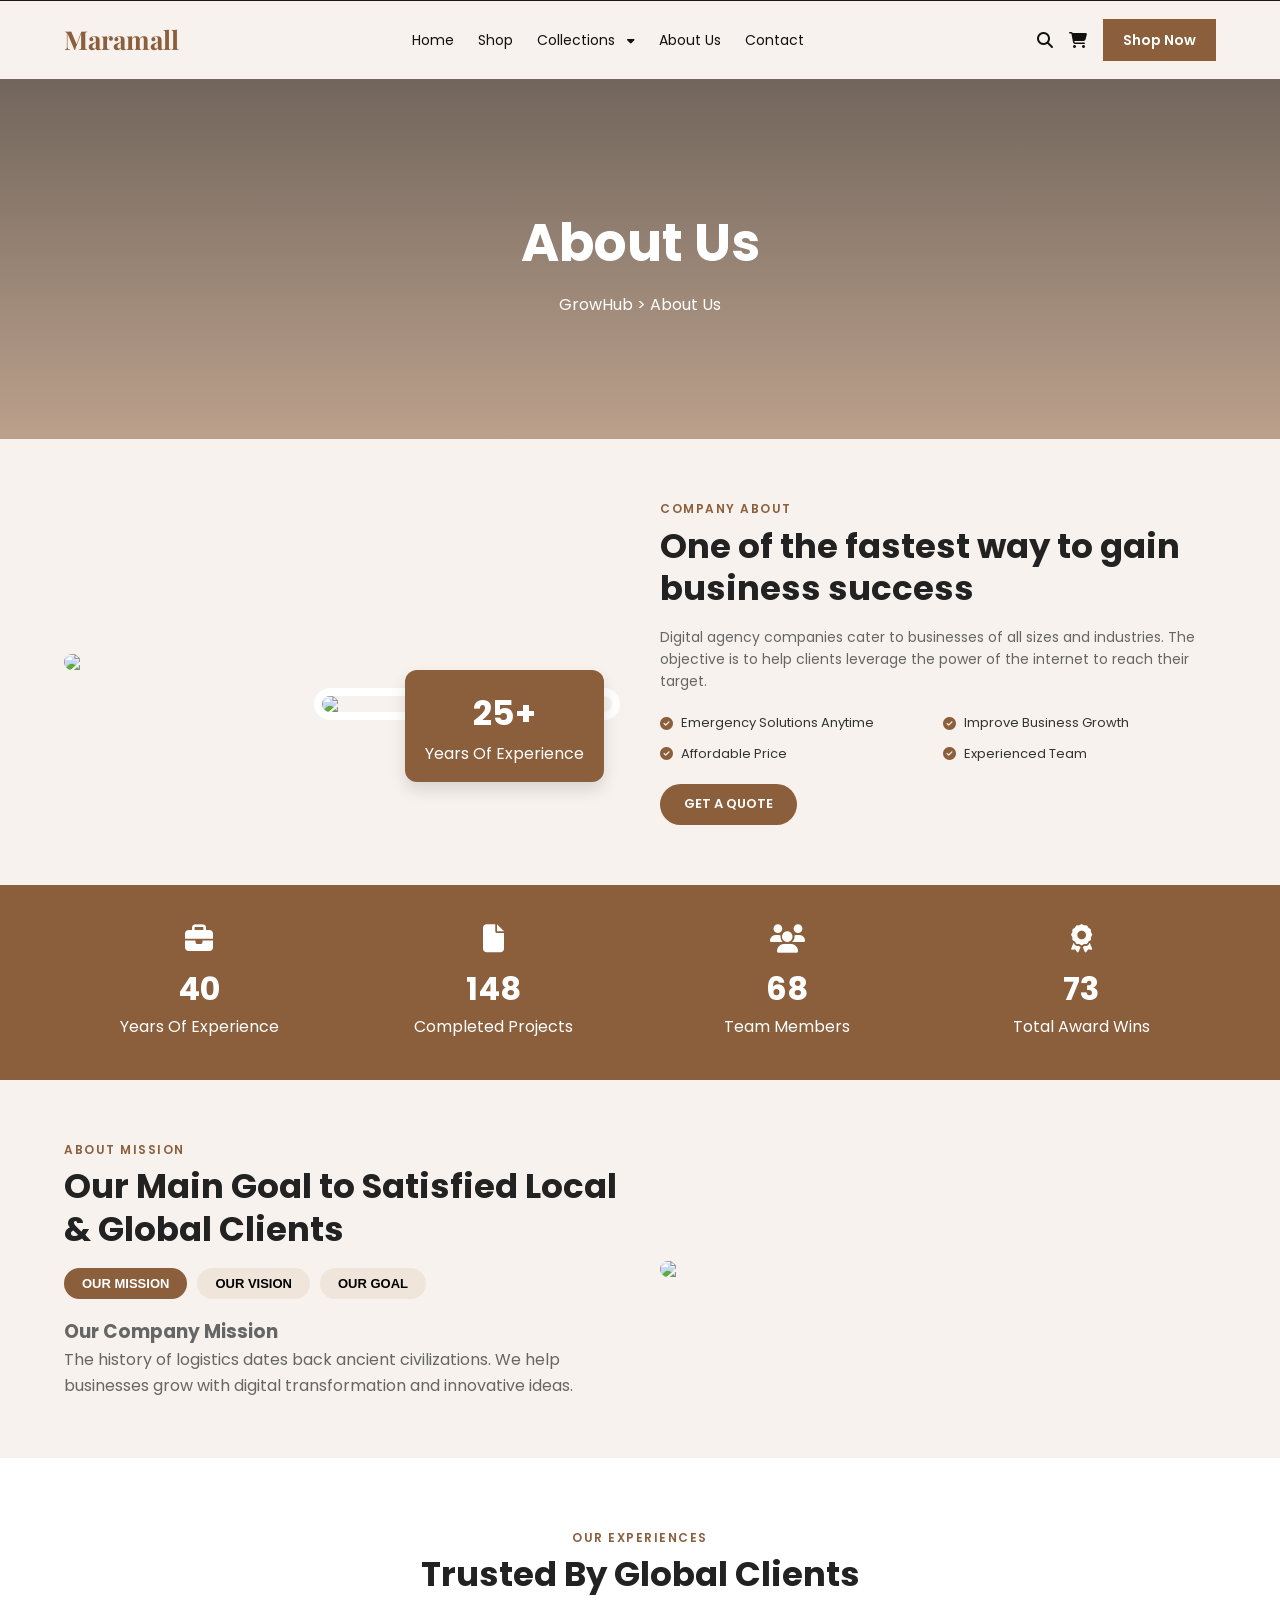
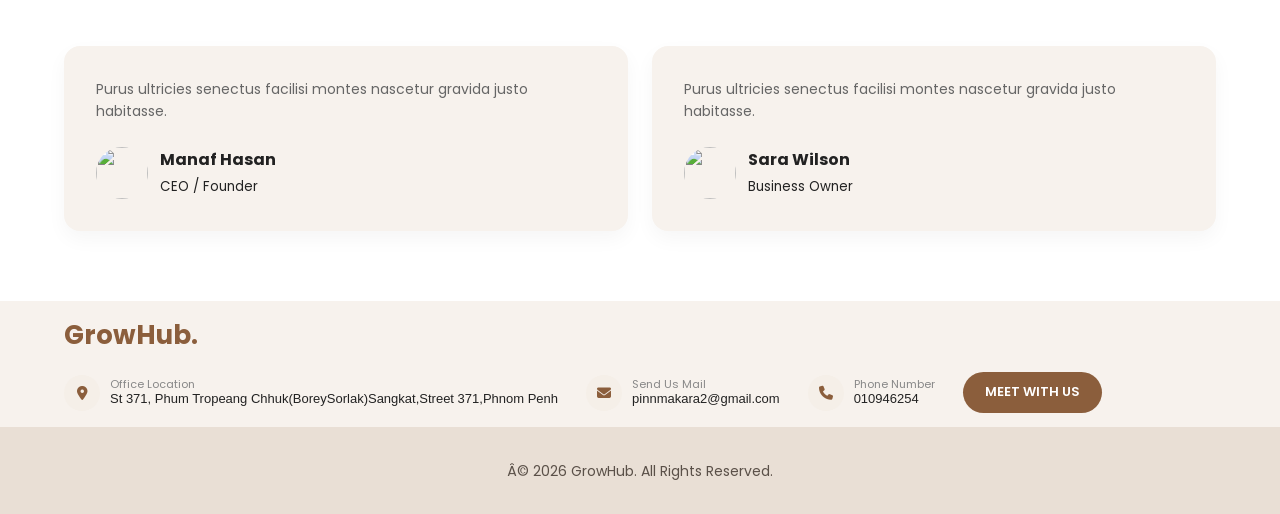
==== commit 524eb5b4: "push code" ====
--- a/about.html
+++ b/about.html
@@ -1,334 +1,326 @@
-﻿<!DOCTYPE html>
-<html lang="en">
-<head>
-  <meta charset="UTF-8" />
-  <meta name="viewport" content="width=device-width, initial-scale=1.0"/>
-  <title>GrowHub About Us</title>
-
-  <!-- Google Fonts -->
-  <link href="https://fonts.googleapis.com/css2?family=Playfair+Display:wght@500;700&family=Poppins:wght@300;400;500;600;700&display=swap" rel="stylesheet">
-
-  <!-- Font Awesome -->
-  <link rel="stylesheet"
-  href="https://cdnjs.cloudflare.com/ajax/libs/font-awesome/6.5.1/css/all.min.css"/>
-  <link rel="stylesheet" href="css/about.css" />
-</head>
-<body>
-
-  <!-- ================= HEADER ================= -->
-
- 
-
-  <!-- ================= NAVBAR ================= -->
-
-  <header class="site-header">
-    <nav class="navbar">
+﻿<!DOCTYPE html>
+<html lang="en">
+<head>
+  <meta charset="UTF-8" />
+  <meta name="viewport" content="width=device-width, initial-scale=1.0"/>
+  <title>GrowHub About Us</title>
+
+  <!-- Google Fonts -->
+  <link href="https://fonts.googleapis.com/css2?family=Playfair+Display:wght@500;700&family=Poppins:wght@300;400;500;600;700&display=swap" rel="stylesheet">
+
+  <!-- Font Awesome -->
+  <link rel="stylesheet"
+  href="https://cdnjs.cloudflare.com/ajax/libs/font-awesome/6.5.1/css/all.min.css"/>
+  <link rel="stylesheet" href="css/about.css" />
+</head>
+<body>
+
+  <!-- ================= HEADER ================= -->
+
+ 
+
+  <!-- ================= NAVBAR ================= -->
+
+  <header class="site-header">
+    <nav class="navbar">
       <a class="logo" href="index.html">Maramall</a>
-
-      <ul class="nav-links">
-        <li><a href="index.html#home">Home</a></li>
-        <li><a href="shop.html">Shop</a></li>
-        <li class="dropdown">
-          <button class="dropdown-toggle" aria-expanded="false">Collections <i class="fa-solid fa-caret-down"></i></button>
-          <ul class="dropdown-menu" aria-label="Collections menu">
+
+      <ul class="nav-links">
+        <li><a href="index.html#home">Home</a></li>
+        <li><a href="shop.html">Shop</a></li>
+        <li class="dropdown">
+          <button class="dropdown-toggle" aria-expanded="false">Collections <i class="fa-solid fa-caret-down"></i></button>
+          <ul class="dropdown-menu" aria-label="Collections menu">
             <li><a href="lamp-buld.html" data-collection="Lamp">Lamp</a></li>
-            <li><a href="collection.html" data-collection="Dining Chair">Dining Chair</a></li>
-            <li><a href="collection.html" data-collection="Accessories Item">Accessories Item</a></li>
-          </ul>
-        </li>
-        <li><a href="about.html">About Us</a></li>
-        <li><a href="contact.html">Contact</a></li>
-      </ul>
-
-      <div class="nav-actions">
-        <a href="#" aria-label="Search"><i class="fa-solid fa-magnifying-glass"></i></a>
-        <a href="#" aria-label="Cart"><i class="fa-solid fa-cart-shopping"></i></a>
-        <a class="shop-now-btn" href="shop.html">Shop Now</a>
-      </div>
-    </nav>
-  </header>
-
-  <!-- ================= HERO ================= -->
-
-  <section class="hero">
-    <div>
-      <h1>About Us</h1>
-      <p>GrowHub > About Us</p>
-    </div>
-  </section>
-
-  <!-- ================= ABOUT ================= -->
-
-  <section class="about">
-
-    <div class="container about-wrapper">
-
-      <div class="image-group">
-
-        <img class="img1"
-        src="https://images.unsplash.com/photo-1556157382-97eda2d62296?q=80&w=700&auto=format&fit=crop">
-
-        <img class="img2"
-        src="https://images.unsplash.com/photo-1573496359142-b8d87734a5a2?q=80&w=700&auto=format&fit=crop">
-
-        <div class="experience">
-          <h2>25+</h2>
-          <p>Years Of Experience</p>
-        </div>
-
-      </div>
-
-      <div>
-
-        <p class="section-subtitle">COMPANY ABOUT</p>
-
-        <h2 class="section-title">
-          One of the fastest way to gain business success
-        </h2>
-
-        <p class="about-text">
-          Digital agency companies cater to businesses of all sizes and industries.
-          The objective is to help clients leverage the power of the internet to
-          reach their target.
-        </p>
-
-        <div class="features">
-
-          <div class="feature">
-            <i class="fa-solid fa-circle-check"></i>
-            Emergency Solutions Anytime
-          </div>
-
-          <div class="feature">
-            <i class="fa-solid fa-circle-check"></i>
-            Improve Business Growth
-          </div>
-
-          <div class="feature">
-            <i class="fa-solid fa-circle-check"></i>
-            Affordable Price
-          </div>
-
-          <div class="feature">
-            <i class="fa-solid fa-circle-check"></i>
-            Experienced Team
-          </div>
-
-        </div>
-
-        <a href="#" class="btn">GET A QUOTE</a>
-
-      </div>
-
-    </div>
-
-  </section>
-
-  <!-- ================= COUNTERS ================= -->
-
-  <section class="counter-section">
-
-    <div class="container counter-grid">
-
-      <div class="counter-box">
-        <i class="fa-solid fa-briefcase"></i>
-        <h2 class="counter" data-target="40">0</h2>
-        <p>Years Of Experience</p>
-      </div>
-
-      <div class="counter-box">
-        <i class="fa-solid fa-file"></i>
-        <h2 class="counter" data-target="200">0</h2>
-        <p>Completed Projects</p>
-      </div>
-
-      <div class="counter-box">
-        <i class="fa-solid fa-users"></i>
-        <h2 class="counter" data-target="68">0</h2>
-        <p>Team Members</p>
-      </div>
-
-      <div class="counter-box">
-        <i class="fa-solid fa-award"></i>
-        <h2 class="counter" data-target="99">0</h2>
-        <p>Total Award Wins</p>
-      </div>
-
-    </div>
-
-  </section>
-
-  <!-- ================= MISSION ================= -->
-
-  <section class="mission">
-
-    <div class="container mission-wrapper">
-
-      <div>
-
-        <p class="section-subtitle">ABOUT MISSION</p>
-
-        <h2 class="section-title">
-          Our Main Goal to Satisfied Local & Global Clients
-        </h2>
-
-        <div class="tabs">
+            <li><a href="collection.html?type=dining-chair" data-collection="Dining Chair">Dining Chair</a></li>
+            <li><a href="collection.html?type=accessories" data-collection="Accessories Item">Accessories Item</a></li>
+          </ul>
+        </li>
+        <li><a href="about.html">About Us</a></li>
+        <li><a href="contact.html">Contact</a></li>
+      </ul>
+
+      <div class="nav-actions">
+        <a href="#" aria-label="Search"><i class="fa-solid fa-magnifying-glass"></i></a>
+        <a href="cart.html" aria-label="Cart"><i class="fa-solid fa-cart-shopping"></i></a>
+        <a class="shop-now-btn" href="shop.html">Shop Now</a>
+      </div>
+    </nav>
+  </header>
+
+  <!-- ================= HERO ================= -->
+
+  <section class="hero">
+    <div>
+      <h1>About Us</h1>
+      <p>GrowHub > About Us</p>
+    </div>
+  </section>
+
+  <!-- ================= ABOUT ================= -->
+
+  <section class="about">
+
+    <div class="container about-wrapper">
+
+      <div class="image-group">
+
+        <img class="img1"
+        src="https://images.unsplash.com/photo-1556157382-97eda2d62296?q=80&w=700&auto=format&fit=crop">
+
+        <img class="img2"
+        src="https://images.unsplash.com/photo-1573496359142-b8d87734a5a2?q=80&w=700&auto=format&fit=crop">
+
+        <div class="experience">
+          <h2>25+</h2>
+          <p>Years Of Experience</p>
+        </div>
+
+      </div>
+
+      <div>
+
+        <p class="section-subtitle">COMPANY ABOUT</p>
+
+        <h2 class="section-title">
+          One of the fastest way to gain business success
+        </h2>
+
+        <p class="about-text">
+          Digital agency companies cater to businesses of all sizes and industries.
+          The objective is to help clients leverage the power of the internet to
+          reach their target.
+        </p>
+
+        <div class="features">
+
+          <div class="feature">
+            <i class="fa-solid fa-circle-check"></i>
+            Emergency Solutions Anytime
+          </div>
+
+          <div class="feature">
+            <i class="fa-solid fa-circle-check"></i>
+            Improve Business Growth
+          </div>
+
+          <div class="feature">
+            <i class="fa-solid fa-circle-check"></i>
+            Affordable Price
+          </div>
+
+          <div class="feature">
+            <i class="fa-solid fa-circle-check"></i>
+            Experienced Team
+          </div>
+
+        </div>
+
+        <a href="#" class="btn">GET A QUOTE</a>
+
+      </div>
+
+    </div>
+
+  </section>
+
+  <!-- ================= COUNTERS ================= -->
+
+  <section class="counter-section">
+
+    <div class="container counter-grid">
+
+      <div class="counter-box">
+        <i class="fa-solid fa-briefcase"></i>
+        <h2 class="counter" data-target="40">0</h2>
+        <p>Years Of Experience</p>
+      </div>
+
+      <div class="counter-box">
+        <i class="fa-solid fa-file"></i>
+        <h2 class="counter" data-target="200">0</h2>
+        <p>Completed Projects</p>
+      </div>
+
+      <div class="counter-box">
+        <i class="fa-solid fa-users"></i>
+        <h2 class="counter" data-target="68">0</h2>
+        <p>Team Members</p>
+      </div>
+
+      <div class="counter-box">
+        <i class="fa-solid fa-award"></i>
+        <h2 class="counter" data-target="99">0</h2>
+        <p>Total Award Wins</p>
+      </div>
+
+    </div>
+
+  </section>
+
+  <!-- ================= MISSION ================= -->
+
+  <section class="mission">
+
+    <div class="container mission-wrapper">
+
+      <div>
+
+        <p class="section-subtitle">ABOUT MISSION</p>
+
+        <h2 class="section-title">
+          Our Main Goal to Satisfied Local & Global Clients
+        </h2>
+
+        <div class="tabs">
           <button class="tab-btn active" onclick="showTab('mission', this)">OUR MISSION</button>
           <button class="tab-btn" onclick="showTab('vision', this)">OUR VISION</button>
           <button class="tab-btn" onclick="showTab('goal', this)">OUR GOAL</button>
-        </div>
-
-        <div class="tab-content" id="tabContent">
-
-          <h3>Our Company Mission</h3>
-
-          <p>
-            The history of logistics dates back ancient civilizations.
-            We help businesses grow with digital transformation and innovative ideas.
-          </p>
-
-        </div>
-
-      </div>
-
-      <div>
-
-        <img
-        src="https://images.unsplash.com/photo-1522202176988-66273c2fd55f?q=80&w=1000&auto=format&fit=crop">
-
-      </div>
-
-    </div>
-
-  </section>
-
-  <!-- ================= TESTIMONIALS ================= -->
-
-  <section class="testimonials">
-
-    <div class="container">
-
-      <div class="center">
-
-        <p class="section-subtitle">OUR EXPERIENCES</p>
-
-        <h2 class="section-title">
-          Trusted By Global Clients
-        </h2>
-
-      </div>
-
-      <div class="testimonial-grid">
-
-        <div class="testimonial-card">
-
-          <p>
-            Purus ultricies senectus facilisi montes nascetur gravida justo habitasse.
-          </p>
-
-          <div class="client">
-
-            <div class="client-info">
-
-              <img src="https://randomuser.me/api/portraits/men/32.jpg">
-
-              <div>
-                <h4>Manaf Hasan</h4>
-                <small>CEO / Founder</small>
-              </div>
-
-            </div>
-
-            <div class="stars">
-              â˜…â˜…â˜…â˜…â˜…
-            </div>
-
-          </div>
-
-        </div>
-
-        <div class="testimonial-card">
-
-          <p>
-            Purus ultricies senectus facilisi montes nascetur gravida justo habitasse.
-          </p>
-
-          <div class="client">
-
-            <div class="client-info">
-
-              <img src="https://randomuser.me/api/portraits/women/44.jpg">
-
-              <div>
-                <h4>Sara Wilson</h4>
-                <small>Business Owner</small>
-              </div>
-
-            </div>
-
-            <div class="stars">
-              â˜…â˜…â˜…â˜…â˜…
-            </div>
-
-          </div>
-
-        </div>
-
-      </div>
-
-    </div>
-
-  </section>
-
-  <!-- ================= FOOTER ================= -->
- <header class="top-header">
-
-    <div class="container top-wrapper">
-
-      <div class="logo">GrowHub.</div>
-
-      <div class="header-info">
-
-        <div class="info-box">
-          <i class="fa-solid fa-location-dot"></i>
-          <div>
-            <small>Office Location</small>
-            <h4>22 Madi Ave, New York</h4>
-          </div>
-        </div>
-
-        <div class="info-box">
-          <i class="fa-solid fa-envelope"></i>
-          <div>
-            <small>Send Us Mail</small>
-            <h4>demo@example.com</h4>
-          </div>
-        </div>
-
-        <div class="info-box">
-          <i class="fa-solid fa-phone"></i>
-          <div>
-            <small>Phone Number</small>
-            <h4>+99 123 456 78</h4>
-          </div>
-        </div>
-
-        <a href="#" class="meet-btn">MEET WITH US</a>
-
-      </div>
-
-    </div>
-
-  </header>
-  <footer>
-    <p>Â© 2026 GrowHub. All Rights Reserved.</p>
-  </footer>
-
-  <!-- ================= JAVASCRIPT ================= -->
-  <script src="js/common.js"></script>
-  <script src="js/about.js"></script>
-
-</body>
-</html>
-
-
+        </div>
+
+        <div class="tab-content" id="tabContent">
+
+          <h3>Our Company Mission</h3>
+
+          <p>
+            The history of logistics dates back ancient civilizations.
+            We help businesses grow with digital transformation and innovative ideas.
+          </p>
+
+        </div>
+
+      </div>
+
+      <div>
+
+        <img
+        src="https://images.unsplash.com/photo-1522202176988-66273c2fd55f?q=80&w=1000&auto=format&fit=crop">
+
+      </div>
+
+    </div>
+
+  </section>
+
+  <!-- ================= TESTIMONIALS ================= -->
+
+  <section class="testimonials">
+
+    <div class="container">
+
+      <div class="center">
+
+        <p class="section-subtitle">OUR EXPERIENCES</p>
+
+        <h2 class="section-title">
+          Trusted By Global Clients
+        </h2>
+
+      </div>
+
+      <div class="testimonial-grid">
+
+        <div class="testimonial-card">
+
+          <p>
+            Purus ultricies senectus facilisi montes nascetur gravida justo habitasse.
+          </p>
+
+          <div class="client">
+
+            <div class="client-info">
+
+              <img src="https://randomuser.me/api/portraits/men/32.jpg">
+
+               <div>
+                 <h4>Manaf Hasan</h4>
+                 <small>CEO / Founder</small>
+               </div>
+
+             </div>
+
+           </div>
+
+        </div>
+
+        <div class="testimonial-card">
+
+          <p>
+            Purus ultricies senectus facilisi montes nascetur gravida justo habitasse.
+          </p>
+
+          <div class="client">
+
+            <div class="client-info">
+
+              <img src="https://randomuser.me/api/portraits/women/44.jpg">
+
+               <div>
+                 <h4>Sara Wilson</h4>
+                 <small>Business Owner</small>
+               </div>
+
+             </div>
+
+           </div>
+
+        </div>
+
+      </div>
+
+    </div>
+
+  </section>
+
+  <!-- ================= FOOTER ================= -->
+ <header class="top-header">
+
+    <div class="container top-wrapper">
+
+      <div class="logo">GrowHub.</div>
+
+      <div class="header-info">
+
+        <div class="info-box">
+          <i class="fa-solid fa-location-dot"></i>
+          <div>
+            <small>Office Location</small>
+            <h4>St 371, Phum Tropeang Chhuk(BoreySorlak)Sangkat,Street 371,Phnom Penh</h4>
+          </div>
+        </div>
+
+        <div class="info-box">
+          <i class="fa-solid fa-envelope"></i>
+          <div>
+            <small>Send Us Mail</small>
+            <h4>pinnmakara2@gmail.com</h4>
+          </div>
+        </div>
+
+        <div class="info-box">
+          <i class="fa-solid fa-phone"></i>
+          <div>
+            <small>Phone Number</small>
+            <h4>010946254</h4>
+          </div>
+        </div>
+
+        <a href="#" class="meet-btn">MEET WITH US</a>
+
+      </div>
+
+    </div>
+
+  </header>
+  <footer>
+    <p>Â© 2026 GrowHub. All Rights Reserved.</p>
+  </footer>
+
+  <!-- ================= JAVASCRIPT ================= -->
+  <script src="js/common.js"></script>
+  <script src="js/about.js"></script>
+
+</body>
+</html>
+
+
--- a/css/about.css
+++ b/css/about.css
@@ -1,578 +1,600 @@
-﻿*{
-      margin:0;
-      padding:0;
-      box-sizing:border-box;
-    }
-
-    body{
-      font-family:'Poppins',sans-serif;
-      color:#222;
-      background:#f7f2ed;
-      line-height:1.6;
-    }
-
-    img{
-      width:100%;
-      display:block;
-    }
-
-    .container{
-      width:90%;
-      max-width:1200px;
-      margin:auto;
-    }
-
-    a{
-      text-decoration:none;
-      color:inherit;
-    }
-
-    ul{
-      list-style:none;
-    }
-
-    /* =======================
-       TOP HEADER
-    ======================= */
-
-    .top-header{
-      background:#f7f2ed;
+﻿*{
+      margin:0;
+      padding:0;
+      box-sizing:border-box;
+    }
+
+    body{
+      font-family:'Poppins',sans-serif;
+      color:#222;
+      background:#f7f2ed;
+      line-height:1.6;
+    }
+
+    img{
+      width:100%;
+      display:block;
+    }
+
+    .container{
+      width:90%;
+      max-width:1200px;
+      margin:auto;
+    }
+
+    a{
+      text-decoration:none;
+      color:inherit;
+    }
+
+    ul{
+      list-style:none;
+    }
+
+    /* =======================
+       TOP HEADER
+    ======================= */
+
+    .top-header{
+      background:#f7f2ed;
       border-bottom:1px solid #e9dfd5;
-      padding:18px 0;
-    }
-
-    .top-wrapper{
-      display:flex;
-      justify-content:space-between;
-      align-items:center;
-      flex-wrap:wrap;
-      gap:20px;
-    }
-
-    .logo{
-      font-size:34px;
-      font-weight:700;
-      color:#8b5e3c;
-    }
-
-    .header-info{
-      display:flex;
-      gap:35px;
-      align-items:center;
-      flex-wrap:wrap;
-    }
-
-    .info-box{
-      display:flex;
-      gap:12px;
-      align-items:center;
-    }
-
-    .info-box i{
-      width:42px;
-      height:42px;
-      border-radius:50%;
-      background:#f5efe8;
-      color:#8b5e3c;
-      display:flex;
-      justify-content:center;
-      align-items:center;
-    }
-
-    .meet-btn{
-      background:#8b5e3c;
-      color:#fff;
-      padding:13px 28px;
-      border-radius:40px;
-      font-weight:600;
-      transition:.3s;
-    }
-
-    .meet-btn:hover{
-      background:#70482b;
-    }
-
-    /* =======================
-       NAVBAR
-    ======================= */
-
-    nav{
-      background:#f7f2ed;
-      padding:18px 0;
-      position:sticky;
-      top:0;
-      z-index:999;
+      padding:14px 0;
+    }
+
+    .top-wrapper{
+      display:flex;
+      justify-content:space-between;
+      align-items:center;
+      flex-wrap:wrap;
+      gap:16px;
+    }
+
+    .logo{
+      font-size:26px;
+      font-weight:700;
+      color:#8b5e3c;
+    }
+
+    .header-info{
+      display:flex;
+      gap:28px;
+      align-items:center;
+      flex-wrap:wrap;
+    }
+
+    .info-box{
+      display:flex;
+      gap:10px;
+      align-items:center;
+    }
+
+    .info-box i{
+      width:36px;
+      height:36px;
+      border-radius:50%;
+      background:#f5efe8;
+      color:#8b5e3c;
+      display:flex;
+      justify-content:center;
+      align-items:center;
+      font-size:14px;
+    }
+
+    .info-box small{
+      font-size:11px;
+      color:#888;
+      display:block;
+      line-height:1.2;
+    }
+
+    .info-box h4{
+      font-size:13px;
+      font-weight:500;
+      color:#222;
+      line-height:1.3;
+    }
+
+    .meet-btn{
+      background:#8b5e3c;
+      color:#fff;
+      padding:10px 22px;
+      border-radius:30px;
+      font-weight:600;
+      font-size:13px;
+      transition:.3s;
+    }
+
+    .meet-btn:hover{
+      background:#70482b;
+    }
+
+    /* =======================
+       NAVBAR
+    ======================= */
+
+    nav{
+      background:#f7f2ed;
+      padding:18px 0;
+      position:sticky;
+      top:0;
+      z-index:999;
       box-shadow:0 2px 10px rgba(50,35,24,0.06);
-    }
-
-    .nav-wrapper{
-      display:flex;
-      justify-content:space-between;
-      align-items:center;
-    }
-
-    .menu{
-      display:flex;
-      gap:28px;
-      align-items:center;
-    }
-
-    .menu li{
-      font-size:15px;
-      font-weight:500;
-      cursor:pointer;
-      transition:.3s;
-    }
-
-    .menu li:hover{
-      color:#8b5e3c;
-    }
-
-    .search-box{
-      display:flex;
-      align-items:center;
+    }
+
+    .nav-wrapper{
+      display:flex;
+      justify-content:space-between;
+      align-items:center;
+    }
+
+    .menu{
+      display:flex;
+      gap:28px;
+      align-items:center;
+    }
+
+    .menu li{
+      font-size:15px;
+      font-weight:500;
+      cursor:pointer;
+      transition:.3s;
+    }
+
+    .menu li:hover{
+      color:#8b5e3c;
+    }
+
+    .search-box{
+      display:flex;
+      align-items:center;
       border:1px solid #d9c9ba;
-      padding:10px 15px;
-      border-radius:30px;
-      gap:10px;
-    }
-
-    .search-box input{
-      border:none;
-      outline:none;
-    }
-
-    .site-header{
-      border-top:1px solid #1f1710;
-    }
-
-    .site-header .navbar{
-      width:90%;
-      margin:auto;
-      padding:25px 0;
-      display:flex;
-      justify-content:space-between;
-      align-items:center;
-      background:transparent;
-      box-shadow:none;
-      position:static;
-      top:auto;
-      z-index:auto;
-    }
-
-    .site-header .logo{
-      color:#8b5e3c;
-      font-family:'Playfair Display', serif;
-      font-size:30px;
-      font-weight:700;
-      text-decoration:none;
-      white-space:nowrap;
-    }
-
-    .site-header .nav-links{
-      display:flex;
-      gap:30px;
-      list-style:none;
-      align-items:center;
-      justify-content:center;
-    }
-
-    .site-header .nav-links a{
-      color:#111;
-      text-decoration:none;
-      font-size:15px;
-      font-weight:400;
-      transition:color 0.2s ease;
-    }
-
-    .site-header .nav-links a:hover{
-      color:#8b5e3c;
-    }
-
-    .dropdown{
-      position:relative;
-    }
-
-    .dropdown-toggle{
-      background:transparent;
-      border:none;
-      color:#111;
-      cursor:pointer;
-      font-family:'Poppins', sans-serif;
-      font-size:15px;
-      font-weight:400;
-    }
-
-    .dropdown-toggle:hover{
-      color:#8b5e3c;
-    }
-
-    .dropdown-toggle i{
-      margin-left:8px;
-      font-size:12px;
-    }
-
-    .dropdown-menu{
-      position:absolute;
-      top:calc(100% + 8px);
-      left:0;
-      background:white;
-      list-style:none;
-      padding:8px 0;
-      min-width:140px;
-      box-shadow:0 6px 18px rgba(0,0,0,0.12);
-      border-radius:6px;
-      display:none;
-      z-index:50;
-    }
-
-    .dropdown.open .dropdown-menu{
-      display:block;
-    }
-
-    .dropdown-menu a{
-      display:block;
-      padding:10px 16px;
-      color:#333;
-      text-decoration:none;
-    }
-
-    .dropdown-menu a:hover{
+      padding:10px 15px;
+      border-radius:30px;
+      gap:10px;
+    }
+
+    .search-box input{
+      border:none;
+      outline:none;
+    }
+
+    .site-header{
+      border-top:1px solid #1f1710;
+    }
+
+    .site-header .navbar{
+      width:90%;
+      margin:auto;
+      padding:18px 0;
+      display:flex;
+      justify-content:space-between;
+      align-items:center;
+      background:transparent;
+      box-shadow:none;
+      position:static;
+      top:auto;
+      z-index:auto;
+    }
+
+    .site-header .logo{
+      color:#8b5e3c;
+      font-family:'Playfair Display', serif;
+      font-size:26px;
+      font-weight:700;
+      text-decoration:none;
+      white-space:nowrap;
+    }
+
+    .site-header .nav-links{
+      display:flex;
+      gap:24px;
+      list-style:none;
+      align-items:center;
+      justify-content:center;
+    }
+
+    .site-header .nav-links a{
+      color:#111;
+      text-decoration:none;
+      font-size:14px;
+      font-weight:400;
+      transition:color 0.2s ease;
+    }
+
+    .site-header .nav-links a:hover{
+      color:#8b5e3c;
+    }
+
+    .dropdown{
+      position:relative;
+    }
+
+    .dropdown-toggle{
+      background:transparent;
+      border:none;
+      color:#111;
+      cursor:pointer;
+      font-family:'Poppins', sans-serif;
+      font-size:14px;
+      font-weight:400;
+    }
+
+    .dropdown-toggle:hover{
+      color:#8b5e3c;
+    }
+
+    .dropdown-toggle i{
+      margin-left:8px;
+      font-size:12px;
+    }
+
+    .dropdown-menu{
+      position:absolute;
+      top:calc(100% + 8px);
+      left:0;
+      background:white;
+      list-style:none;
+      padding:8px 0;
+      min-width:140px;
+      box-shadow:0 6px 18px rgba(0,0,0,0.12);
+      border-radius:6px;
+      display:none;
+      z-index:50;
+    }
+
+    .dropdown.open .dropdown-menu{
+      display:block;
+    }
+
+    .dropdown-menu a{
+      display:block;
+      padding:10px 16px;
+      color:#333;
+      text-decoration:none;
+    }
+
+    .dropdown-menu a:hover{
       background:#f5efe8;
-    }
-
-    .nav-actions{
-      display:flex;
-      align-items:center;
-      gap:20px;
-    }
-
-    .nav-actions a{
-      display:inline-flex;
-      align-items:center;
-      justify-content:center;
-      color:#111;
-      text-decoration:none;
-    }
-
-    .shop-now-btn{
-      padding:12px 25px;
-      background:#8b5e3c;
-      color:white !important;
-      font-size:15px;
-      font-weight:600;
-    }
-
-    /* =======================
-       HERO
-    ======================= */
-
-    .hero{
-      height:420px;
-      background:
-      linear-gradient(rgba(62, 47, 36, 0.72),rgba(139, 94, 60, 0.55)),
-      url('https://i.pinimg.com/736x/c7/4e/58/c74e583cd3ef68ba6d402715d5e12828.jpg') center/cover;
-      display:flex;
-      align-items:center;
-      justify-content:center;
-      text-align:center;
-      color:#fff;
-    }
-
-    .hero h1{
-      font-size:68px;
-      margin-bottom:10px;
-    }
-
-    /* =======================
-       ABOUT SECTION
-    ======================= */
-
-    .about{
-      padding:100px 0;
-    }
-
-    .about-wrapper{
-      display:grid;
-      grid-template-columns:1fr 1fr;
-      gap:60px;
-      align-items:center;
-    }
-
-    .image-group{
-      position:relative;
-    }
-
-    .img1{
-      border-radius:20px;
-      width:75%;
-    }
-
-    .img2{
-      width:60%;
-      border-radius:20px;
-      position:absolute;
-      bottom:-70px;
-      right:0;
-      border:10px solid #fff;
-    }
-
-    .experience{
-      position:absolute;
-      top:30px;
-      right:30px;
-      background:#8b5e3c;
-      color:#fff;
-      padding:25px 30px;
-      border-radius:15px;
-      text-align:center;
-      box-shadow:0 10px 20px rgba(0,0,0,.15);
-    }
-
-    .experience h2{
-      font-size:45px;
-    }
-
-    .section-subtitle{
-      color:#8b5e3c;
-      font-size:14px;
-      font-weight:600;
-      letter-spacing:2px;
-      margin-bottom:10px;
-    }
-
-    .section-title{
-      font-size:48px;
-      margin-bottom:25px;
-      line-height:1.2;
-    }
-
-    .about-text{
-      color:#666;
-      margin-bottom:25px;
-    }
-
-    .features{
-      display:grid;
-      grid-template-columns:1fr 1fr;
-      gap:15px;
-      margin-bottom:35px;
-    }
-
-    .feature{
-      display:flex;
-      align-items:center;
-      gap:10px;
-      color:#333;
-    }
-
-    .feature i{
-      color:#8b5e3c;
-    }
-
-    .btn{
-      display:inline-block;
-      background:#8b5e3c;
-      color:#fff;
-      padding:15px 35px;
-      border-radius:40px;
-      transition:.3s;
-      font-weight:600;
-    }
-
-    .btn:hover{
-      background:#70482b;
-    }
-
-    /* =======================
-       COUNTER SECTION
-    ======================= */
-
-    .counter-section{
-      background:#8b5e3c;
-      color:#fff;
-      padding:60px 0;
-    }
-
-    .counter-grid{
-      display:grid;
-      grid-template-columns:repeat(auto-fit,minmax(200px,1fr));
-      gap:30px;
-      text-align:center;
-    }
-
-    .counter-box i{
-      font-size:40px;
-      margin-bottom:15px;
-    }
-
-    .counter-box h2{
-      font-size:42px;
-    }
-
-    /* =======================
-       MISSION SECTION
-    ======================= */
-
-    .mission{
-      padding:100px 0;
-    }
-
-    .mission-wrapper{
-      display:grid;
-      grid-template-columns:1fr 1fr;
-      gap:60px;
-      align-items:center;
-    }
-
-    .tabs{
-      display:flex;
-      gap:15px;
-      margin:30px 0;
-      flex-wrap:wrap;
-    }
-
-    .tab-btn{
-      padding:12px 24px;
-      border:none;
-      border-radius:30px;
-      background:#efe5da;
-      cursor:pointer;
-      font-weight:600;
-      transition:.3s;
-    }
-
-    .tab-btn.active{
-      background:#8b5e3c;
-      color:#fff;
-    }
-
-    .tab-content{
-      color:#666;
-    }
-
-    .mission img{
-      border-radius:20px;
-    }
-
-    /* =======================
-       TESTIMONIALS
-    ======================= */
-
-    .testimonials{
+    }
+
+    .nav-actions{
+      display:flex;
+      align-items:center;
+      gap:16px;
+    }
+
+    .nav-actions a{
+      display:inline-flex;
+      align-items:center;
+      justify-content:center;
+      color:#111;
+      text-decoration:none;
+    }
+
+    .shop-now-btn{
+      padding:10px 20px;
+      background:#8b5e3c;
+      color:white !important;
+      font-size:14px;
+      font-weight:600;
+    }
+
+    /* =======================
+       HERO
+    ======================= */
+
+    .hero{
+      height:360px;
+      background:
+      linear-gradient(rgba(62, 47, 36, 0.72),rgba(139, 94, 60, 0.55)),
+      url('https://i.pinimg.com/736x/c7/4e/58/c74e583cd3ef68ba6d402715d5e12828.jpg') center/cover;
+      display:flex;
+      align-items:center;
+      justify-content:center;
+      text-align:center;
+      color:#fff;
+    }
+
+    .hero h1{
+      font-size:52px;
+      margin-bottom:8px;
+    }
+
+    /* =======================
+       ABOUT SECTION
+    ======================= */
+
+    .about{
+      padding:60px 0;
+    }
+
+    .about-wrapper{
+      display:grid;
+      grid-template-columns:1fr 1fr;
+      gap:40px;
+      align-items:center;
+    }
+
+    .image-group{
+      position:relative;
+    }
+
+    .img1{
+      border-radius:16px;
+      width:75%;
+    }
+
+    .img2{
+      width:55%;
+      border-radius:16px;
+      position:absolute;
+      bottom:-50px;
+      right:0;
+      border:8px solid #fff;
+    }
+
+    .experience{
+      position:absolute;
+      top:16px;
+      right:16px;
+      background:#8b5e3c;
+      color:#fff;
+      padding:16px 20px;
+      border-radius:12px;
+      text-align:center;
+      box-shadow:0 8px 16px rgba(0,0,0,.12);
+    }
+
+    .experience h2{
+      font-size:34px;
+    }
+
+    .section-subtitle{
+      color:#8b5e3c;
+      font-size:12px;
+      font-weight:600;
+      letter-spacing:1.5px;
+      margin-bottom:6px;
+    }
+
+    .section-title{
+      font-size:34px;
+      margin-bottom:16px;
+      line-height:1.25;
+    }
+
+    .about-text{
+      color:#666;
+      margin-bottom:20px;
+      font-size:14px;
+    }
+
+    .features{
+      display:grid;
+      grid-template-columns:1fr 1fr;
+      gap:10px;
+      margin-bottom:20px;
+    }
+
+    .feature{
+      display:flex;
+      align-items:center;
+      gap:8px;
+      color:#333;
+      font-size:13px;
+    }
+
+    .feature i{
+      color:#8b5e3c;
+    }
+
+    .btn{
+      display:inline-block;
+      background:#8b5e3c;
+      color:#fff;
+      padding:10px 24px;
+      border-radius:30px;
+      transition:.3s;
+      font-weight:600;
+      font-size:13px;
+    }
+
+    .btn:hover{
+      background:#70482b;
+    }
+
+    /* =======================
+       COUNTER SECTION
+    ======================= */
+
+    .counter-section{
+      background:#8b5e3c;
+      color:#fff;
+      padding:40px 0;
+    }
+
+    .counter-grid{
+      display:grid;
+      grid-template-columns:repeat(auto-fit,minmax(180px,1fr));
+      gap:24px;
+      text-align:center;
+    }
+
+    .counter-box i{
+      font-size:28px;
+      margin-bottom:10px;
+    }
+
+    .counter-box h2{
+      font-size:32px;
+    }
+
+    /* =======================
+       MISSION SECTION
+    ======================= */
+
+    .mission{
+      padding:60px 0;
+    }
+
+    .mission-wrapper{
+      display:grid;
+      grid-template-columns:1fr 1fr;
+      gap:40px;
+      align-items:center;
+    }
+
+    .tabs{
+      display:flex;
+      gap:10px;
+      margin:18px 0;
+      flex-wrap:wrap;
+    }
+
+    .tab-btn{
+      padding:8px 18px;
+      border:none;
+      border-radius:24px;
+      background:#efe5da;
+      cursor:pointer;
+      font-weight:600;
+      transition:.3s;
+      font-size:13px;
+    }
+
+    .tab-btn.active{
+      background:#8b5e3c;
+      color:#fff;
+    }
+
+    .tab-content{
+      color:#666;
+    }
+
+    .mission img{
+      border-radius:20px;
+    }
+
+    /* =======================
+       TESTIMONIALS
+    ======================= */
+
+    .testimonials{
       background:#fff;
-      padding:100px 0;
-    }
-
-    .center{
-      text-align:center;
-      margin-bottom:60px;
-    }
-
-    .testimonial-grid{
-      display:grid;
-      grid-template-columns:1fr 1fr;
-      gap:30px;
-    }
-
-    .testimonial-card{
-      background:#f7f2ed;
-      padding:40px;
-      border-radius:20px;
-      box-shadow:0 10px 25px rgba(0,0,0,.05);
-    }
-
-    .testimonial-card p{
-      color:#666;
-      margin-bottom:30px;
-    }
-
-    .client{
-      display:flex;
-      justify-content:space-between;
-      align-items:center;
-    }
-
-    .client-info{
-      display:flex;
-      gap:15px;
-      align-items:center;
-    }
-
-    .client-info img{
-      width:60px;
-      height:60px;
-      border-radius:50%;
-      object-fit:cover;
-    }
-
-    .stars{
-      color:gold;
-    }
-
-    /* =======================
-       FOOTER
-    ======================= */
-
+      padding:70px 0;
+    }
+
+    .center{
+      text-align:center;
+      margin-bottom:50px;
+    }
+
+    .testimonial-grid{
+      display:grid;
+      grid-template-columns:1fr 1fr;
+      gap:24px;
+    }
+
+    .testimonial-card{
+      background:#f7f2ed;
+      padding:32px;
+      border-radius:16px;
+      box-shadow:0 8px 20px rgba(0,0,0,.04);
+    }
+
+    .testimonial-card p{
+      color:#666;
+      margin-bottom:24px;
+      font-size:14px;
+    }
+
+    .client{
+      display:flex;
+      justify-content:space-between;
+      align-items:center;
+    }
+
+    .client-info{
+      display:flex;
+      gap:12px;
+      align-items:center;
+    }
+
+    .client-info img{
+      width:52px;
+      height:52px;
+      border-radius:50%;
+      object-fit:cover;
+    }
+
+    .stars{
+      color:gold;
+    }
+
+    /* =======================
+       FOOTER
+    ======================= */
+
     footer{
       background:#e9dfd5;
       color:#5a5048;
-      padding:40px 0;
-      text-align:center;
-    }
-
-    /* =======================
-       RESPONSIVE
-    ======================= */
-
-    @media(max-width:900px){
-
-      .about-wrapper,
-      .mission-wrapper,
-      .testimonial-grid{
-        grid-template-columns:1fr;
-      }
-
-      .hero h1{
-        font-size:48px;
-      }
-
-      .menu{
-        display:none;
-      }
-
-      .site-header .navbar{
-        flex-direction:column;
-        gap:20px;
-      }
-
-      .site-header .nav-links{
-        flex-wrap:wrap;
-        justify-content:center;
-      }
-
-      .header-info{
-        justify-content:center;
-      }
-
-      .img1{
-        width:100%;
-      }
-
-      .img2{
-        display:none;
-      }
-
-      .experience{
-        position:relative;
-        top:20px;
-        right:0;
-        width:220px;
-      }
-
-      .section-title{
-        font-size:36px;
-      }
-    }
-
-
+      padding:32px 0;
+      text-align:center;
+      font-size:14px;
+    }
+
+    /* =======================
+       RESPONSIVE
+    ======================= */
+
+    @media(max-width:900px){
+
+      .about-wrapper,
+      .mission-wrapper,
+      .testimonial-grid{
+        grid-template-columns:1fr;
+      }
+
+      .hero h1{
+        font-size:42px;
+      }
+
+      .menu{
+        display:none;
+      }
+
+      .site-header .navbar{
+        flex-direction:column;
+        gap:16px;
+      }
+
+      .site-header .nav-links{
+        flex-wrap:wrap;
+        justify-content:center;
+      }
+
+      .header-info{
+        justify-content:center;
+      }
+
+      .img1{
+        width:100%;
+      }
+
+      .img2{
+        display:none;
+      }
+
+      .experience{
+        position:relative;
+        top:16px;
+        right:0;
+        width:200px;
+      }
+
+      .section-title{
+        font-size:30px;
+      }
+    }
+
+
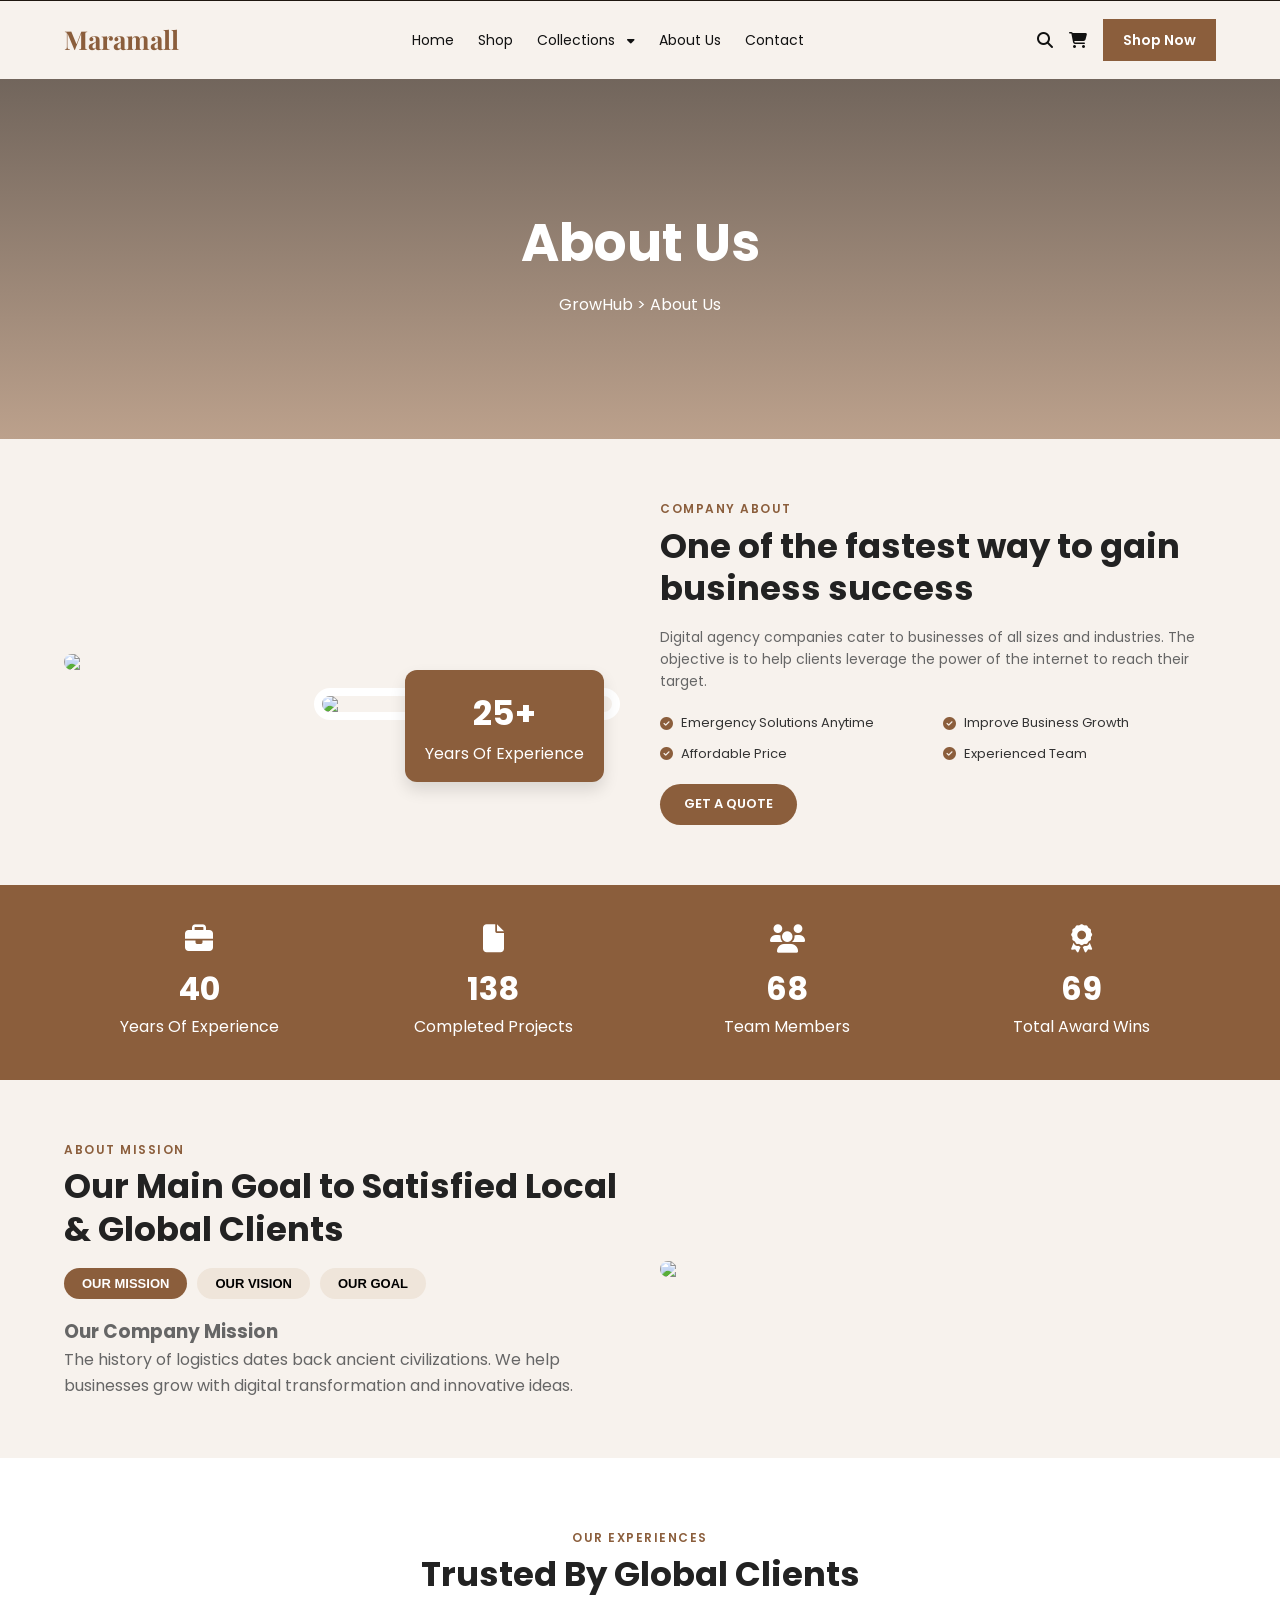
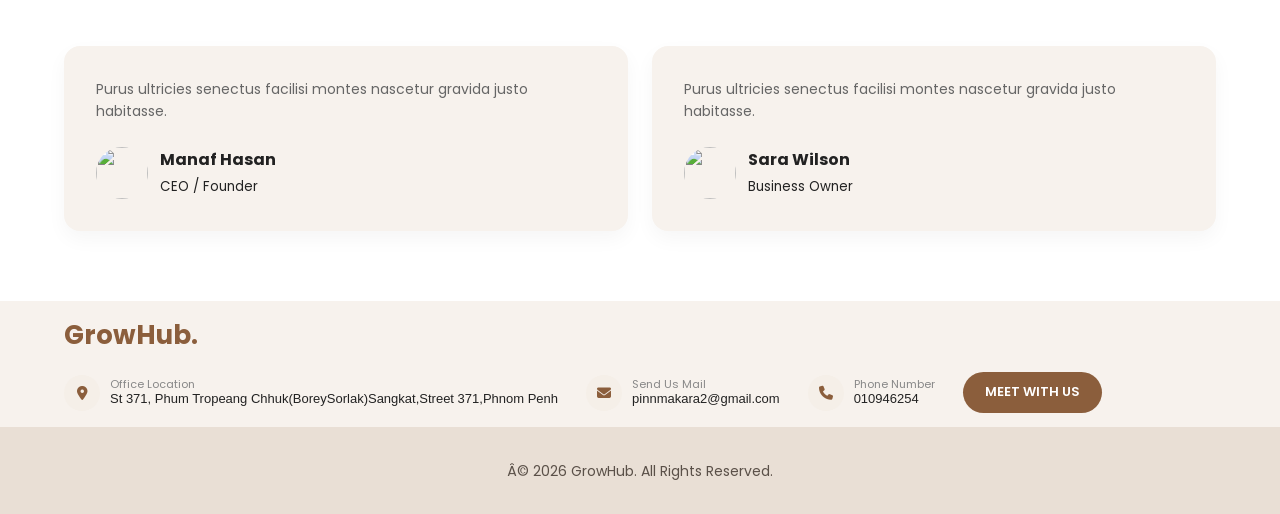
==== commit 2898a5d6: "Merge temp into main" ====
--- a/about.html
+++ b/about.html
@@ -1,326 +1,326 @@
-﻿<!DOCTYPE html>
-<html lang="en">
-<head>
-  <meta charset="UTF-8" />
-  <meta name="viewport" content="width=device-width, initial-scale=1.0"/>
-  <title>GrowHub About Us</title>
-
-  <!-- Google Fonts -->
-  <link href="https://fonts.googleapis.com/css2?family=Playfair+Display:wght@500;700&family=Poppins:wght@300;400;500;600;700&display=swap" rel="stylesheet">
-
-  <!-- Font Awesome -->
-  <link rel="stylesheet"
-  href="https://cdnjs.cloudflare.com/ajax/libs/font-awesome/6.5.1/css/all.min.css"/>
-  <link rel="stylesheet" href="css/about.css" />
-</head>
-<body>
-
-  <!-- ================= HEADER ================= -->
-
- 
-
-  <!-- ================= NAVBAR ================= -->
-
-  <header class="site-header">
-    <nav class="navbar">
-      <a class="logo" href="index.html">Maramall</a>
-
-      <ul class="nav-links">
-        <li><a href="index.html#home">Home</a></li>
-        <li><a href="shop.html">Shop</a></li>
-        <li class="dropdown">
-          <button class="dropdown-toggle" aria-expanded="false">Collections <i class="fa-solid fa-caret-down"></i></button>
-          <ul class="dropdown-menu" aria-label="Collections menu">
-            <li><a href="lamp-buld.html" data-collection="Lamp">Lamp</a></li>
-            <li><a href="collection.html?type=dining-chair" data-collection="Dining Chair">Dining Chair</a></li>
-            <li><a href="collection.html?type=accessories" data-collection="Accessories Item">Accessories Item</a></li>
-          </ul>
-        </li>
-        <li><a href="about.html">About Us</a></li>
-        <li><a href="contact.html">Contact</a></li>
-      </ul>
-
-      <div class="nav-actions">
-        <a href="#" aria-label="Search"><i class="fa-solid fa-magnifying-glass"></i></a>
-        <a href="cart.html" aria-label="Cart"><i class="fa-solid fa-cart-shopping"></i></a>
-        <a class="shop-now-btn" href="shop.html">Shop Now</a>
-      </div>
-    </nav>
-  </header>
-
-  <!-- ================= HERO ================= -->
-
-  <section class="hero">
-    <div>
-      <h1>About Us</h1>
-      <p>GrowHub > About Us</p>
-    </div>
-  </section>
-
-  <!-- ================= ABOUT ================= -->
-
-  <section class="about">
-
-    <div class="container about-wrapper">
-
-      <div class="image-group">
-
-        <img class="img1"
-        src="https://images.unsplash.com/photo-1556157382-97eda2d62296?q=80&w=700&auto=format&fit=crop">
-
-        <img class="img2"
-        src="https://images.unsplash.com/photo-1573496359142-b8d87734a5a2?q=80&w=700&auto=format&fit=crop">
-
-        <div class="experience">
-          <h2>25+</h2>
-          <p>Years Of Experience</p>
-        </div>
-
-      </div>
-
-      <div>
-
-        <p class="section-subtitle">COMPANY ABOUT</p>
-
-        <h2 class="section-title">
-          One of the fastest way to gain business success
-        </h2>
-
-        <p class="about-text">
-          Digital agency companies cater to businesses of all sizes and industries.
-          The objective is to help clients leverage the power of the internet to
-          reach their target.
-        </p>
-
-        <div class="features">
-
-          <div class="feature">
-            <i class="fa-solid fa-circle-check"></i>
-            Emergency Solutions Anytime
-          </div>
-
-          <div class="feature">
-            <i class="fa-solid fa-circle-check"></i>
-            Improve Business Growth
-          </div>
-
-          <div class="feature">
-            <i class="fa-solid fa-circle-check"></i>
-            Affordable Price
-          </div>
-
-          <div class="feature">
-            <i class="fa-solid fa-circle-check"></i>
-            Experienced Team
-          </div>
-
-        </div>
-
-        <a href="#" class="btn">GET A QUOTE</a>
-
-      </div>
-
-    </div>
-
-  </section>
-
-  <!-- ================= COUNTERS ================= -->
-
-  <section class="counter-section">
-
-    <div class="container counter-grid">
-
-      <div class="counter-box">
-        <i class="fa-solid fa-briefcase"></i>
-        <h2 class="counter" data-target="40">0</h2>
-        <p>Years Of Experience</p>
-      </div>
-
-      <div class="counter-box">
-        <i class="fa-solid fa-file"></i>
-        <h2 class="counter" data-target="200">0</h2>
-        <p>Completed Projects</p>
-      </div>
-
-      <div class="counter-box">
-        <i class="fa-solid fa-users"></i>
-        <h2 class="counter" data-target="68">0</h2>
-        <p>Team Members</p>
-      </div>
-
-      <div class="counter-box">
-        <i class="fa-solid fa-award"></i>
-        <h2 class="counter" data-target="99">0</h2>
-        <p>Total Award Wins</p>
-      </div>
-
-    </div>
-
-  </section>
-
-  <!-- ================= MISSION ================= -->
-
-  <section class="mission">
-
-    <div class="container mission-wrapper">
-
-      <div>
-
-        <p class="section-subtitle">ABOUT MISSION</p>
-
-        <h2 class="section-title">
-          Our Main Goal to Satisfied Local & Global Clients
-        </h2>
-
-        <div class="tabs">
-          <button class="tab-btn active" onclick="showTab('mission', this)">OUR MISSION</button>
-          <button class="tab-btn" onclick="showTab('vision', this)">OUR VISION</button>
-          <button class="tab-btn" onclick="showTab('goal', this)">OUR GOAL</button>
-        </div>
-
-        <div class="tab-content" id="tabContent">
-
-          <h3>Our Company Mission</h3>
-
-          <p>
-            The history of logistics dates back ancient civilizations.
-            We help businesses grow with digital transformation and innovative ideas.
-          </p>
-
-        </div>
-
-      </div>
-
-      <div>
-
-        <img
-        src="https://images.unsplash.com/photo-1522202176988-66273c2fd55f?q=80&w=1000&auto=format&fit=crop">
-
-      </div>
-
-    </div>
-
-  </section>
-
-  <!-- ================= TESTIMONIALS ================= -->
-
-  <section class="testimonials">
-
-    <div class="container">
-
-      <div class="center">
-
-        <p class="section-subtitle">OUR EXPERIENCES</p>
-
-        <h2 class="section-title">
-          Trusted By Global Clients
-        </h2>
-
-      </div>
-
-      <div class="testimonial-grid">
-
-        <div class="testimonial-card">
-
-          <p>
-            Purus ultricies senectus facilisi montes nascetur gravida justo habitasse.
-          </p>
-
-          <div class="client">
-
-            <div class="client-info">
-
-              <img src="https://randomuser.me/api/portraits/men/32.jpg">
-
-               <div>
-                 <h4>Manaf Hasan</h4>
-                 <small>CEO / Founder</small>
-               </div>
-
-             </div>
-
-           </div>
-
-        </div>
-
-        <div class="testimonial-card">
-
-          <p>
-            Purus ultricies senectus facilisi montes nascetur gravida justo habitasse.
-          </p>
-
-          <div class="client">
-
-            <div class="client-info">
-
-              <img src="https://randomuser.me/api/portraits/women/44.jpg">
-
-               <div>
-                 <h4>Sara Wilson</h4>
-                 <small>Business Owner</small>
-               </div>
-
-             </div>
-
-           </div>
-
-        </div>
-
-      </div>
-
-    </div>
-
-  </section>
-
-  <!-- ================= FOOTER ================= -->
- <header class="top-header">
-
-    <div class="container top-wrapper">
-
-      <div class="logo">GrowHub.</div>
-
-      <div class="header-info">
-
-        <div class="info-box">
-          <i class="fa-solid fa-location-dot"></i>
-          <div>
-            <small>Office Location</small>
-            <h4>St 371, Phum Tropeang Chhuk(BoreySorlak)Sangkat,Street 371,Phnom Penh</h4>
-          </div>
-        </div>
-
-        <div class="info-box">
-          <i class="fa-solid fa-envelope"></i>
-          <div>
-            <small>Send Us Mail</small>
-            <h4>pinnmakara2@gmail.com</h4>
-          </div>
-        </div>
-
-        <div class="info-box">
-          <i class="fa-solid fa-phone"></i>
-          <div>
-            <small>Phone Number</small>
-            <h4>010946254</h4>
-          </div>
-        </div>
-
-        <a href="#" class="meet-btn">MEET WITH US</a>
-
-      </div>
-
-    </div>
-
-  </header>
-  <footer>
-    <p>Â© 2026 GrowHub. All Rights Reserved.</p>
-  </footer>
-
-  <!-- ================= JAVASCRIPT ================= -->
-  <script src="js/common.js"></script>
-  <script src="js/about.js"></script>
-
-</body>
-</html>
-
-
+﻿<!DOCTYPE html>
+<html lang="en">
+<head>
+  <meta charset="UTF-8" />
+  <meta name="viewport" content="width=device-width, initial-scale=1.0"/>
+  <title>GrowHub About Us</title>
+
+  <!-- Google Fonts -->
+  <link href="https://fonts.googleapis.com/css2?family=Playfair+Display:wght@500;700&family=Poppins:wght@300;400;500;600;700&display=swap" rel="stylesheet">
+
+  <!-- Font Awesome -->
+  <link rel="stylesheet"
+  href="https://cdnjs.cloudflare.com/ajax/libs/font-awesome/6.5.1/css/all.min.css"/>
+  <link rel="stylesheet" href="css/about.css" />
+</head>
+<body>
+
+  <!-- ================= HEADER ================= -->
+
+ 
+
+  <!-- ================= NAVBAR ================= -->
+
+  <header class="site-header">
+    <nav class="navbar">
+      <a class="logo" href="index.html">Maramall</a>
+
+      <ul class="nav-links">
+        <li><a href="index.html#home">Home</a></li>
+        <li><a href="shop.html">Shop</a></li>
+        <li class="dropdown">
+          <button class="dropdown-toggle" aria-expanded="false">Collections <i class="fa-solid fa-caret-down"></i></button>
+          <ul class="dropdown-menu" aria-label="Collections menu">
+            <li><a href="lamp-buld.html" data-collection="Lamp">Lamp</a></li>
+            <li><a href="collection.html?type=dining-chair" data-collection="Dining Chair">Dining Chair</a></li>
+            <li><a href="collection.html?type=accessories" data-collection="Accessories Item">Accessories Item</a></li>
+          </ul>
+        </li>
+        <li><a href="about.html">About Us</a></li>
+        <li><a href="contact.html">Contact</a></li>
+      </ul>
+
+      <div class="nav-actions">
+        <a href="#" aria-label="Search"><i class="fa-solid fa-magnifying-glass"></i></a>
+        <a href="cart.html" aria-label="Cart"><i class="fa-solid fa-cart-shopping"></i></a>
+        <a class="shop-now-btn" href="shop.html">Shop Now</a>
+      </div>
+    </nav>
+  </header>
+
+  <!-- ================= HERO ================= -->
+
+  <section class="hero">
+    <div>
+      <h1>About Us</h1>
+      <p>GrowHub > About Us</p>
+    </div>
+  </section>
+
+  <!-- ================= ABOUT ================= -->
+
+  <section class="about">
+
+    <div class="container about-wrapper">
+
+      <div class="image-group">
+
+        <img class="img1"
+        src="https://images.unsplash.com/photo-1556157382-97eda2d62296?q=80&w=700&auto=format&fit=crop">
+
+        <img class="img2"
+        src="https://images.unsplash.com/photo-1573496359142-b8d87734a5a2?q=80&w=700&auto=format&fit=crop">
+
+        <div class="experience">
+          <h2>25+</h2>
+          <p>Years Of Experience</p>
+        </div>
+
+      </div>
+
+      <div>
+
+        <p class="section-subtitle">COMPANY ABOUT</p>
+
+        <h2 class="section-title">
+          One of the fastest way to gain business success
+        </h2>
+
+        <p class="about-text">
+          Digital agency companies cater to businesses of all sizes and industries.
+          The objective is to help clients leverage the power of the internet to
+          reach their target.
+        </p>
+
+        <div class="features">
+
+          <div class="feature">
+            <i class="fa-solid fa-circle-check"></i>
+            Emergency Solutions Anytime
+          </div>
+
+          <div class="feature">
+            <i class="fa-solid fa-circle-check"></i>
+            Improve Business Growth
+          </div>
+
+          <div class="feature">
+            <i class="fa-solid fa-circle-check"></i>
+            Affordable Price
+          </div>
+
+          <div class="feature">
+            <i class="fa-solid fa-circle-check"></i>
+            Experienced Team
+          </div>
+
+        </div>
+
+        <a href="#" class="btn">GET A QUOTE</a>
+
+      </div>
+
+    </div>
+
+  </section>
+
+  <!-- ================= COUNTERS ================= -->
+
+  <section class="counter-section">
+
+    <div class="container counter-grid">
+
+      <div class="counter-box">
+        <i class="fa-solid fa-briefcase"></i>
+        <h2 class="counter" data-target="40">0</h2>
+        <p>Years Of Experience</p>
+      </div>
+
+      <div class="counter-box">
+        <i class="fa-solid fa-file"></i>
+        <h2 class="counter" data-target="200">0</h2>
+        <p>Completed Projects</p>
+      </div>
+
+      <div class="counter-box">
+        <i class="fa-solid fa-users"></i>
+        <h2 class="counter" data-target="68">0</h2>
+        <p>Team Members</p>
+      </div>
+
+      <div class="counter-box">
+        <i class="fa-solid fa-award"></i>
+        <h2 class="counter" data-target="99">0</h2>
+        <p>Total Award Wins</p>
+      </div>
+
+    </div>
+
+  </section>
+
+  <!-- ================= MISSION ================= -->
+
+  <section class="mission">
+
+    <div class="container mission-wrapper">
+
+      <div>
+
+        <p class="section-subtitle">ABOUT MISSION</p>
+
+        <h2 class="section-title">
+          Our Main Goal to Satisfied Local & Global Clients
+        </h2>
+
+        <div class="tabs">
+          <button class="tab-btn active" onclick="showTab('mission', this)">OUR MISSION</button>
+          <button class="tab-btn" onclick="showTab('vision', this)">OUR VISION</button>
+          <button class="tab-btn" onclick="showTab('goal', this)">OUR GOAL</button>
+        </div>
+
+        <div class="tab-content" id="tabContent">
+
+          <h3>Our Company Mission</h3>
+
+          <p>
+            The history of logistics dates back ancient civilizations.
+            We help businesses grow with digital transformation and innovative ideas.
+          </p>
+
+        </div>
+
+      </div>
+
+      <div>
+
+        <img
+        src="https://images.unsplash.com/photo-1522202176988-66273c2fd55f?q=80&w=1000&auto=format&fit=crop">
+
+      </div>
+
+    </div>
+
+  </section>
+
+  <!-- ================= TESTIMONIALS ================= -->
+
+  <section class="testimonials">
+
+    <div class="container">
+
+      <div class="center">
+
+        <p class="section-subtitle">OUR EXPERIENCES</p>
+
+        <h2 class="section-title">
+          Trusted By Global Clients
+        </h2>
+
+      </div>
+
+      <div class="testimonial-grid">
+
+        <div class="testimonial-card">
+
+          <p>
+            Purus ultricies senectus facilisi montes nascetur gravida justo habitasse.
+          </p>
+
+          <div class="client">
+
+            <div class="client-info">
+
+              <img src="https://randomuser.me/api/portraits/men/32.jpg">
+
+               <div>
+                 <h4>Manaf Hasan</h4>
+                 <small>CEO / Founder</small>
+               </div>
+
+             </div>
+
+           </div>
+
+        </div>
+
+        <div class="testimonial-card">
+
+          <p>
+            Purus ultricies senectus facilisi montes nascetur gravida justo habitasse.
+          </p>
+
+          <div class="client">
+
+            <div class="client-info">
+
+              <img src="https://randomuser.me/api/portraits/women/44.jpg">
+
+               <div>
+                 <h4>Sara Wilson</h4>
+                 <small>Business Owner</small>
+               </div>
+
+             </div>
+
+           </div>
+
+        </div>
+
+      </div>
+
+    </div>
+
+  </section>
+
+  <!-- ================= FOOTER ================= -->
+ <header class="top-header">
+
+    <div class="container top-wrapper">
+
+      <div class="logo">GrowHub.</div>
+
+      <div class="header-info">
+
+        <div class="info-box">
+          <i class="fa-solid fa-location-dot"></i>
+          <div>
+            <small>Office Location</small>
+            <h4>St 371, Phum Tropeang Chhuk(BoreySorlak)Sangkat,Street 371,Phnom Penh</h4>
+          </div>
+        </div>
+
+        <div class="info-box">
+          <i class="fa-solid fa-envelope"></i>
+          <div>
+            <small>Send Us Mail</small>
+            <h4>pinnmakara2@gmail.com</h4>
+          </div>
+        </div>
+
+        <div class="info-box">
+          <i class="fa-solid fa-phone"></i>
+          <div>
+            <small>Phone Number</small>
+            <h4>010946254</h4>
+          </div>
+        </div>
+
+        <a href="#" class="meet-btn">MEET WITH US</a>
+
+      </div>
+
+    </div>
+
+  </header>
+  <footer>
+    <p>Â© 2026 GrowHub. All Rights Reserved.</p>
+  </footer>
+
+  <!-- ================= JAVASCRIPT ================= -->
+  <script src="js/common.js"></script>
+  <script src="js/about.js"></script>
+
+</body>
+</html>
+
+
--- a/css/about.css
+++ b/css/about.css
@@ -1,600 +1,600 @@
-﻿*{
-      margin:0;
-      padding:0;
-      box-sizing:border-box;
-    }
-
-    body{
-      font-family:'Poppins',sans-serif;
-      color:#222;
-      background:#f7f2ed;
-      line-height:1.6;
-    }
-
-    img{
-      width:100%;
-      display:block;
-    }
-
-    .container{
-      width:90%;
-      max-width:1200px;
-      margin:auto;
-    }
-
-    a{
-      text-decoration:none;
-      color:inherit;
-    }
-
-    ul{
-      list-style:none;
-    }
-
-    /* =======================
-       TOP HEADER
-    ======================= */
-
-    .top-header{
-      background:#f7f2ed;
-      border-bottom:1px solid #e9dfd5;
-      padding:14px 0;
-    }
-
-    .top-wrapper{
-      display:flex;
-      justify-content:space-between;
-      align-items:center;
-      flex-wrap:wrap;
-      gap:16px;
-    }
-
-    .logo{
-      font-size:26px;
-      font-weight:700;
-      color:#8b5e3c;
-    }
-
-    .header-info{
-      display:flex;
-      gap:28px;
-      align-items:center;
-      flex-wrap:wrap;
-    }
-
-    .info-box{
-      display:flex;
-      gap:10px;
-      align-items:center;
-    }
-
-    .info-box i{
-      width:36px;
-      height:36px;
-      border-radius:50%;
-      background:#f5efe8;
-      color:#8b5e3c;
-      display:flex;
-      justify-content:center;
-      align-items:center;
-      font-size:14px;
-    }
-
-    .info-box small{
-      font-size:11px;
-      color:#888;
-      display:block;
-      line-height:1.2;
-    }
-
-    .info-box h4{
-      font-size:13px;
-      font-weight:500;
-      color:#222;
-      line-height:1.3;
-    }
-
-    .meet-btn{
-      background:#8b5e3c;
-      color:#fff;
-      padding:10px 22px;
-      border-radius:30px;
-      font-weight:600;
-      font-size:13px;
-      transition:.3s;
-    }
-
-    .meet-btn:hover{
-      background:#70482b;
-    }
-
-    /* =======================
-       NAVBAR
-    ======================= */
-
-    nav{
-      background:#f7f2ed;
-      padding:18px 0;
-      position:sticky;
-      top:0;
-      z-index:999;
-      box-shadow:0 2px 10px rgba(50,35,24,0.06);
-    }
-
-    .nav-wrapper{
-      display:flex;
-      justify-content:space-between;
-      align-items:center;
-    }
-
-    .menu{
-      display:flex;
-      gap:28px;
-      align-items:center;
-    }
-
-    .menu li{
-      font-size:15px;
-      font-weight:500;
-      cursor:pointer;
-      transition:.3s;
-    }
-
-    .menu li:hover{
-      color:#8b5e3c;
-    }
-
-    .search-box{
-      display:flex;
-      align-items:center;
-      border:1px solid #d9c9ba;
-      padding:10px 15px;
-      border-radius:30px;
-      gap:10px;
-    }
-
-    .search-box input{
-      border:none;
-      outline:none;
-    }
-
-    .site-header{
-      border-top:1px solid #1f1710;
-    }
-
-    .site-header .navbar{
-      width:90%;
-      margin:auto;
-      padding:18px 0;
-      display:flex;
-      justify-content:space-between;
-      align-items:center;
-      background:transparent;
-      box-shadow:none;
-      position:static;
-      top:auto;
-      z-index:auto;
-    }
-
-    .site-header .logo{
-      color:#8b5e3c;
-      font-family:'Playfair Display', serif;
-      font-size:26px;
-      font-weight:700;
-      text-decoration:none;
-      white-space:nowrap;
-    }
-
-    .site-header .nav-links{
-      display:flex;
-      gap:24px;
-      list-style:none;
-      align-items:center;
-      justify-content:center;
-    }
-
-    .site-header .nav-links a{
-      color:#111;
-      text-decoration:none;
-      font-size:14px;
-      font-weight:400;
-      transition:color 0.2s ease;
-    }
-
-    .site-header .nav-links a:hover{
-      color:#8b5e3c;
-    }
-
-    .dropdown{
-      position:relative;
-    }
-
-    .dropdown-toggle{
-      background:transparent;
-      border:none;
-      color:#111;
-      cursor:pointer;
-      font-family:'Poppins', sans-serif;
-      font-size:14px;
-      font-weight:400;
-    }
-
-    .dropdown-toggle:hover{
-      color:#8b5e3c;
-    }
-
-    .dropdown-toggle i{
-      margin-left:8px;
-      font-size:12px;
-    }
-
-    .dropdown-menu{
-      position:absolute;
-      top:calc(100% + 8px);
-      left:0;
-      background:white;
-      list-style:none;
-      padding:8px 0;
-      min-width:140px;
-      box-shadow:0 6px 18px rgba(0,0,0,0.12);
-      border-radius:6px;
-      display:none;
-      z-index:50;
-    }
-
-    .dropdown.open .dropdown-menu{
-      display:block;
-    }
-
-    .dropdown-menu a{
-      display:block;
-      padding:10px 16px;
-      color:#333;
-      text-decoration:none;
-    }
-
-    .dropdown-menu a:hover{
-      background:#f5efe8;
-    }
-
-    .nav-actions{
-      display:flex;
-      align-items:center;
-      gap:16px;
-    }
-
-    .nav-actions a{
-      display:inline-flex;
-      align-items:center;
-      justify-content:center;
-      color:#111;
-      text-decoration:none;
-    }
-
-    .shop-now-btn{
-      padding:10px 20px;
-      background:#8b5e3c;
-      color:white !important;
-      font-size:14px;
-      font-weight:600;
-    }
-
-    /* =======================
-       HERO
-    ======================= */
-
-    .hero{
-      height:360px;
-      background:
-      linear-gradient(rgba(62, 47, 36, 0.72),rgba(139, 94, 60, 0.55)),
-      url('https://i.pinimg.com/736x/c7/4e/58/c74e583cd3ef68ba6d402715d5e12828.jpg') center/cover;
-      display:flex;
-      align-items:center;
-      justify-content:center;
-      text-align:center;
-      color:#fff;
-    }
-
-    .hero h1{
-      font-size:52px;
-      margin-bottom:8px;
-    }
-
-    /* =======================
-       ABOUT SECTION
-    ======================= */
-
-    .about{
-      padding:60px 0;
-    }
-
-    .about-wrapper{
-      display:grid;
-      grid-template-columns:1fr 1fr;
-      gap:40px;
-      align-items:center;
-    }
-
-    .image-group{
-      position:relative;
-    }
-
-    .img1{
-      border-radius:16px;
-      width:75%;
-    }
-
-    .img2{
-      width:55%;
-      border-radius:16px;
-      position:absolute;
-      bottom:-50px;
-      right:0;
-      border:8px solid #fff;
-    }
-
-    .experience{
-      position:absolute;
-      top:16px;
-      right:16px;
-      background:#8b5e3c;
-      color:#fff;
-      padding:16px 20px;
-      border-radius:12px;
-      text-align:center;
-      box-shadow:0 8px 16px rgba(0,0,0,.12);
-    }
-
-    .experience h2{
-      font-size:34px;
-    }
-
-    .section-subtitle{
-      color:#8b5e3c;
-      font-size:12px;
-      font-weight:600;
-      letter-spacing:1.5px;
-      margin-bottom:6px;
-    }
-
-    .section-title{
-      font-size:34px;
-      margin-bottom:16px;
-      line-height:1.25;
-    }
-
-    .about-text{
-      color:#666;
-      margin-bottom:20px;
-      font-size:14px;
-    }
-
-    .features{
-      display:grid;
-      grid-template-columns:1fr 1fr;
-      gap:10px;
-      margin-bottom:20px;
-    }
-
-    .feature{
-      display:flex;
-      align-items:center;
-      gap:8px;
-      color:#333;
-      font-size:13px;
-    }
-
-    .feature i{
-      color:#8b5e3c;
-    }
-
-    .btn{
-      display:inline-block;
-      background:#8b5e3c;
-      color:#fff;
-      padding:10px 24px;
-      border-radius:30px;
-      transition:.3s;
-      font-weight:600;
-      font-size:13px;
-    }
-
-    .btn:hover{
-      background:#70482b;
-    }
-
-    /* =======================
-       COUNTER SECTION
-    ======================= */
-
-    .counter-section{
-      background:#8b5e3c;
-      color:#fff;
-      padding:40px 0;
-    }
-
-    .counter-grid{
-      display:grid;
-      grid-template-columns:repeat(auto-fit,minmax(180px,1fr));
-      gap:24px;
-      text-align:center;
-    }
-
-    .counter-box i{
-      font-size:28px;
-      margin-bottom:10px;
-    }
-
-    .counter-box h2{
-      font-size:32px;
-    }
-
-    /* =======================
-       MISSION SECTION
-    ======================= */
-
-    .mission{
-      padding:60px 0;
-    }
-
-    .mission-wrapper{
-      display:grid;
-      grid-template-columns:1fr 1fr;
-      gap:40px;
-      align-items:center;
-    }
-
-    .tabs{
-      display:flex;
-      gap:10px;
-      margin:18px 0;
-      flex-wrap:wrap;
-    }
-
-    .tab-btn{
-      padding:8px 18px;
-      border:none;
-      border-radius:24px;
-      background:#efe5da;
-      cursor:pointer;
-      font-weight:600;
-      transition:.3s;
-      font-size:13px;
-    }
-
-    .tab-btn.active{
-      background:#8b5e3c;
-      color:#fff;
-    }
-
-    .tab-content{
-      color:#666;
-    }
-
-    .mission img{
-      border-radius:20px;
-    }
-
-    /* =======================
-       TESTIMONIALS
-    ======================= */
-
-    .testimonials{
-      background:#fff;
-      padding:70px 0;
-    }
-
-    .center{
-      text-align:center;
-      margin-bottom:50px;
-    }
-
-    .testimonial-grid{
-      display:grid;
-      grid-template-columns:1fr 1fr;
-      gap:24px;
-    }
-
-    .testimonial-card{
-      background:#f7f2ed;
-      padding:32px;
-      border-radius:16px;
-      box-shadow:0 8px 20px rgba(0,0,0,.04);
-    }
-
-    .testimonial-card p{
-      color:#666;
-      margin-bottom:24px;
-      font-size:14px;
-    }
-
-    .client{
-      display:flex;
-      justify-content:space-between;
-      align-items:center;
-    }
-
-    .client-info{
-      display:flex;
-      gap:12px;
-      align-items:center;
-    }
-
-    .client-info img{
-      width:52px;
-      height:52px;
-      border-radius:50%;
-      object-fit:cover;
-    }
-
-    .stars{
-      color:gold;
-    }
-
-    /* =======================
-       FOOTER
-    ======================= */
-
-    footer{
-      background:#e9dfd5;
-      color:#5a5048;
-      padding:32px 0;
-      text-align:center;
-      font-size:14px;
-    }
-
-    /* =======================
-       RESPONSIVE
-    ======================= */
-
-    @media(max-width:900px){
-
-      .about-wrapper,
-      .mission-wrapper,
-      .testimonial-grid{
-        grid-template-columns:1fr;
-      }
-
-      .hero h1{
-        font-size:42px;
-      }
-
-      .menu{
-        display:none;
-      }
-
-      .site-header .navbar{
-        flex-direction:column;
-        gap:16px;
-      }
-
-      .site-header .nav-links{
-        flex-wrap:wrap;
-        justify-content:center;
-      }
-
-      .header-info{
-        justify-content:center;
-      }
-
-      .img1{
-        width:100%;
-      }
-
-      .img2{
-        display:none;
-      }
-
-      .experience{
-        position:relative;
-        top:16px;
-        right:0;
-        width:200px;
-      }
-
-      .section-title{
-        font-size:30px;
-      }
-    }
-
-
+﻿*{
+      margin:0;
+      padding:0;
+      box-sizing:border-box;
+    }
+
+    body{
+      font-family:'Poppins',sans-serif;
+      color:#222;
+      background:#f7f2ed;
+      line-height:1.6;
+    }
+
+    img{
+      width:100%;
+      display:block;
+    }
+
+    .container{
+      width:90%;
+      max-width:1200px;
+      margin:auto;
+    }
+
+    a{
+      text-decoration:none;
+      color:inherit;
+    }
+
+    ul{
+      list-style:none;
+    }
+
+    /* =======================
+       TOP HEADER
+    ======================= */
+
+    .top-header{
+      background:#f7f2ed;
+      border-bottom:1px solid #e9dfd5;
+      padding:14px 0;
+    }
+
+    .top-wrapper{
+      display:flex;
+      justify-content:space-between;
+      align-items:center;
+      flex-wrap:wrap;
+      gap:16px;
+    }
+
+    .logo{
+      font-size:26px;
+      font-weight:700;
+      color:#8b5e3c;
+    }
+
+    .header-info{
+      display:flex;
+      gap:28px;
+      align-items:center;
+      flex-wrap:wrap;
+    }
+
+    .info-box{
+      display:flex;
+      gap:10px;
+      align-items:center;
+    }
+
+    .info-box i{
+      width:36px;
+      height:36px;
+      border-radius:50%;
+      background:#f5efe8;
+      color:#8b5e3c;
+      display:flex;
+      justify-content:center;
+      align-items:center;
+      font-size:14px;
+    }
+
+    .info-box small{
+      font-size:11px;
+      color:#888;
+      display:block;
+      line-height:1.2;
+    }
+
+    .info-box h4{
+      font-size:13px;
+      font-weight:500;
+      color:#222;
+      line-height:1.3;
+    }
+
+    .meet-btn{
+      background:#8b5e3c;
+      color:#fff;
+      padding:10px 22px;
+      border-radius:30px;
+      font-weight:600;
+      font-size:13px;
+      transition:.3s;
+    }
+
+    .meet-btn:hover{
+      background:#70482b;
+    }
+
+    /* =======================
+       NAVBAR
+    ======================= */
+
+    nav{
+      background:#f7f2ed;
+      padding:18px 0;
+      position:sticky;
+      top:0;
+      z-index:999;
+      box-shadow:0 2px 10px rgba(50,35,24,0.06);
+    }
+
+    .nav-wrapper{
+      display:flex;
+      justify-content:space-between;
+      align-items:center;
+    }
+
+    .menu{
+      display:flex;
+      gap:28px;
+      align-items:center;
+    }
+
+    .menu li{
+      font-size:15px;
+      font-weight:500;
+      cursor:pointer;
+      transition:.3s;
+    }
+
+    .menu li:hover{
+      color:#8b5e3c;
+    }
+
+    .search-box{
+      display:flex;
+      align-items:center;
+      border:1px solid #d9c9ba;
+      padding:10px 15px;
+      border-radius:30px;
+      gap:10px;
+    }
+
+    .search-box input{
+      border:none;
+      outline:none;
+    }
+
+    .site-header{
+      border-top:1px solid #1f1710;
+    }
+
+    .site-header .navbar{
+      width:90%;
+      margin:auto;
+      padding:18px 0;
+      display:flex;
+      justify-content:space-between;
+      align-items:center;
+      background:transparent;
+      box-shadow:none;
+      position:static;
+      top:auto;
+      z-index:auto;
+    }
+
+    .site-header .logo{
+      color:#8b5e3c;
+      font-family:'Playfair Display', serif;
+      font-size:26px;
+      font-weight:700;
+      text-decoration:none;
+      white-space:nowrap;
+    }
+
+    .site-header .nav-links{
+      display:flex;
+      gap:24px;
+      list-style:none;
+      align-items:center;
+      justify-content:center;
+    }
+
+    .site-header .nav-links a{
+      color:#111;
+      text-decoration:none;
+      font-size:14px;
+      font-weight:400;
+      transition:color 0.2s ease;
+    }
+
+    .site-header .nav-links a:hover{
+      color:#8b5e3c;
+    }
+
+    .dropdown{
+      position:relative;
+    }
+
+    .dropdown-toggle{
+      background:transparent;
+      border:none;
+      color:#111;
+      cursor:pointer;
+      font-family:'Poppins', sans-serif;
+      font-size:14px;
+      font-weight:400;
+    }
+
+    .dropdown-toggle:hover{
+      color:#8b5e3c;
+    }
+
+    .dropdown-toggle i{
+      margin-left:8px;
+      font-size:12px;
+    }
+
+    .dropdown-menu{
+      position:absolute;
+      top:calc(100% + 8px);
+      left:0;
+      background:white;
+      list-style:none;
+      padding:8px 0;
+      min-width:140px;
+      box-shadow:0 6px 18px rgba(0,0,0,0.12);
+      border-radius:6px;
+      display:none;
+      z-index:50;
+    }
+
+    .dropdown.open .dropdown-menu{
+      display:block;
+    }
+
+    .dropdown-menu a{
+      display:block;
+      padding:10px 16px;
+      color:#333;
+      text-decoration:none;
+    }
+
+    .dropdown-menu a:hover{
+      background:#f5efe8;
+    }
+
+    .nav-actions{
+      display:flex;
+      align-items:center;
+      gap:16px;
+    }
+
+    .nav-actions a{
+      display:inline-flex;
+      align-items:center;
+      justify-content:center;
+      color:#111;
+      text-decoration:none;
+    }
+
+    .shop-now-btn{
+      padding:10px 20px;
+      background:#8b5e3c;
+      color:white !important;
+      font-size:14px;
+      font-weight:600;
+    }
+
+    /* =======================
+       HERO
+    ======================= */
+
+    .hero{
+      height:360px;
+      background:
+      linear-gradient(rgba(62, 47, 36, 0.72),rgba(139, 94, 60, 0.55)),
+      url('https://i.pinimg.com/736x/c7/4e/58/c74e583cd3ef68ba6d402715d5e12828.jpg') center/cover;
+      display:flex;
+      align-items:center;
+      justify-content:center;
+      text-align:center;
+      color:#fff;
+    }
+
+    .hero h1{
+      font-size:52px;
+      margin-bottom:8px;
+    }
+
+    /* =======================
+       ABOUT SECTION
+    ======================= */
+
+    .about{
+      padding:60px 0;
+    }
+
+    .about-wrapper{
+      display:grid;
+      grid-template-columns:1fr 1fr;
+      gap:40px;
+      align-items:center;
+    }
+
+    .image-group{
+      position:relative;
+    }
+
+    .img1{
+      border-radius:16px;
+      width:75%;
+    }
+
+    .img2{
+      width:55%;
+      border-radius:16px;
+      position:absolute;
+      bottom:-50px;
+      right:0;
+      border:8px solid #fff;
+    }
+
+    .experience{
+      position:absolute;
+      top:16px;
+      right:16px;
+      background:#8b5e3c;
+      color:#fff;
+      padding:16px 20px;
+      border-radius:12px;
+      text-align:center;
+      box-shadow:0 8px 16px rgba(0,0,0,.12);
+    }
+
+    .experience h2{
+      font-size:34px;
+    }
+
+    .section-subtitle{
+      color:#8b5e3c;
+      font-size:12px;
+      font-weight:600;
+      letter-spacing:1.5px;
+      margin-bottom:6px;
+    }
+
+    .section-title{
+      font-size:34px;
+      margin-bottom:16px;
+      line-height:1.25;
+    }
+
+    .about-text{
+      color:#666;
+      margin-bottom:20px;
+      font-size:14px;
+    }
+
+    .features{
+      display:grid;
+      grid-template-columns:1fr 1fr;
+      gap:10px;
+      margin-bottom:20px;
+    }
+
+    .feature{
+      display:flex;
+      align-items:center;
+      gap:8px;
+      color:#333;
+      font-size:13px;
+    }
+
+    .feature i{
+      color:#8b5e3c;
+    }
+
+    .btn{
+      display:inline-block;
+      background:#8b5e3c;
+      color:#fff;
+      padding:10px 24px;
+      border-radius:30px;
+      transition:.3s;
+      font-weight:600;
+      font-size:13px;
+    }
+
+    .btn:hover{
+      background:#70482b;
+    }
+
+    /* =======================
+       COUNTER SECTION
+    ======================= */
+
+    .counter-section{
+      background:#8b5e3c;
+      color:#fff;
+      padding:40px 0;
+    }
+
+    .counter-grid{
+      display:grid;
+      grid-template-columns:repeat(auto-fit,minmax(180px,1fr));
+      gap:24px;
+      text-align:center;
+    }
+
+    .counter-box i{
+      font-size:28px;
+      margin-bottom:10px;
+    }
+
+    .counter-box h2{
+      font-size:32px;
+    }
+
+    /* =======================
+       MISSION SECTION
+    ======================= */
+
+    .mission{
+      padding:60px 0;
+    }
+
+    .mission-wrapper{
+      display:grid;
+      grid-template-columns:1fr 1fr;
+      gap:40px;
+      align-items:center;
+    }
+
+    .tabs{
+      display:flex;
+      gap:10px;
+      margin:18px 0;
+      flex-wrap:wrap;
+    }
+
+    .tab-btn{
+      padding:8px 18px;
+      border:none;
+      border-radius:24px;
+      background:#efe5da;
+      cursor:pointer;
+      font-weight:600;
+      transition:.3s;
+      font-size:13px;
+    }
+
+    .tab-btn.active{
+      background:#8b5e3c;
+      color:#fff;
+    }
+
+    .tab-content{
+      color:#666;
+    }
+
+    .mission img{
+      border-radius:20px;
+    }
+
+    /* =======================
+       TESTIMONIALS
+    ======================= */
+
+    .testimonials{
+      background:#fff;
+      padding:70px 0;
+    }
+
+    .center{
+      text-align:center;
+      margin-bottom:50px;
+    }
+
+    .testimonial-grid{
+      display:grid;
+      grid-template-columns:1fr 1fr;
+      gap:24px;
+    }
+
+    .testimonial-card{
+      background:#f7f2ed;
+      padding:32px;
+      border-radius:16px;
+      box-shadow:0 8px 20px rgba(0,0,0,.04);
+    }
+
+    .testimonial-card p{
+      color:#666;
+      margin-bottom:24px;
+      font-size:14px;
+    }
+
+    .client{
+      display:flex;
+      justify-content:space-between;
+      align-items:center;
+    }
+
+    .client-info{
+      display:flex;
+      gap:12px;
+      align-items:center;
+    }
+
+    .client-info img{
+      width:52px;
+      height:52px;
+      border-radius:50%;
+      object-fit:cover;
+    }
+
+    .stars{
+      color:gold;
+    }
+
+    /* =======================
+       FOOTER
+    ======================= */
+
+    footer{
+      background:#e9dfd5;
+      color:#5a5048;
+      padding:32px 0;
+      text-align:center;
+      font-size:14px;
+    }
+
+    /* =======================
+       RESPONSIVE
+    ======================= */
+
+    @media(max-width:900px){
+
+      .about-wrapper,
+      .mission-wrapper,
+      .testimonial-grid{
+        grid-template-columns:1fr;
+      }
+
+      .hero h1{
+        font-size:42px;
+      }
+
+      .menu{
+        display:none;
+      }
+
+      .site-header .navbar{
+        flex-direction:column;
+        gap:16px;
+      }
+
+      .site-header .nav-links{
+        flex-wrap:wrap;
+        justify-content:center;
+      }
+
+      .header-info{
+        justify-content:center;
+      }
+
+      .img1{
+        width:100%;
+      }
+
+      .img2{
+        display:none;
+      }
+
+      .experience{
+        position:relative;
+        top:16px;
+        right:0;
+        width:200px;
+      }
+
+      .section-title{
+        font-size:30px;
+      }
+    }
+
+
